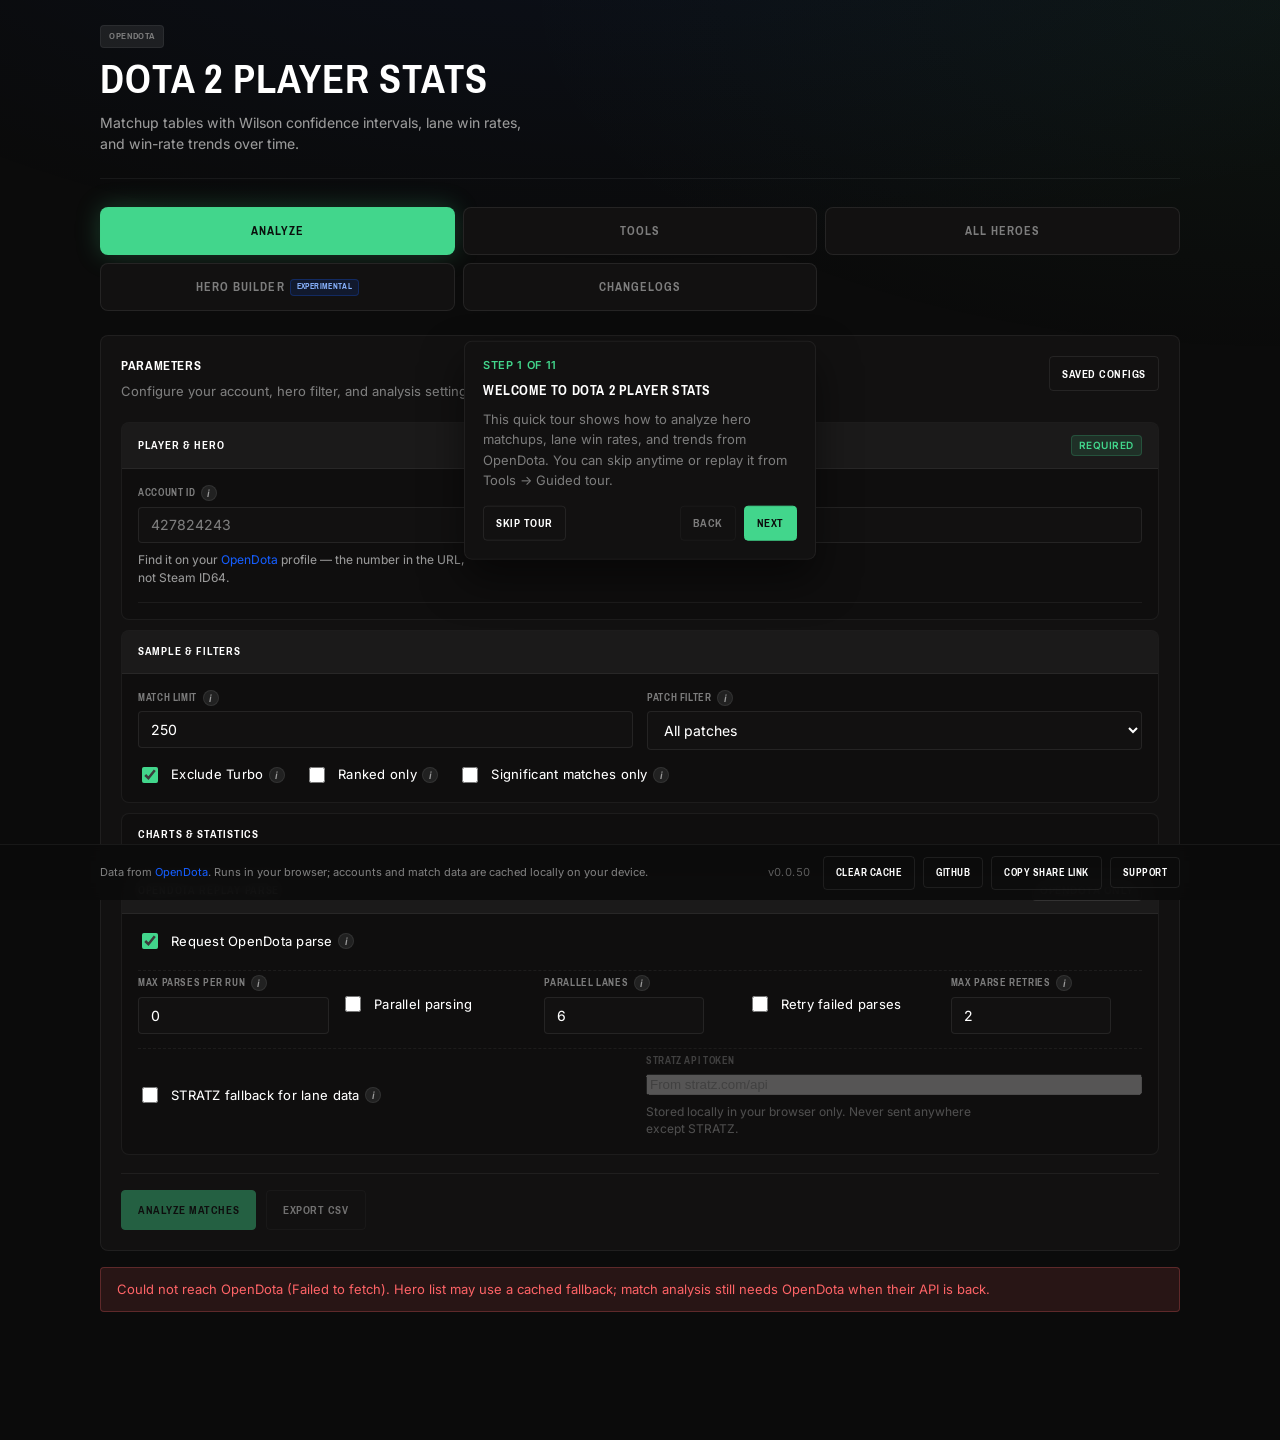
==== index.html @ 2acdbdb7 "Mark Hero Builder as Experimental in tab and section header (v0.0.50). Co-authored-by: Cursor <curso" ====
<!DOCTYPE html>
<html lang="en">
<head>
  <meta charset="UTF-8" />
  <meta name="viewport" content="width=device-width, initial-scale=1.0, viewport-fit=cover" />
  <title>Dota 2 Player Stats</title>
  <meta name="app-version" content="__VERSION__" />
  <link rel="preconnect" href="https://fonts.googleapis.com" />
  <link rel="preconnect" href="https://fonts.gstatic.com" crossorigin />
  <link href="https://fonts.googleapis.com/css2?family=Inter:opsz,wght@14..32,100..900&family=Pragati+Narrow:wght@700&display=swap" rel="stylesheet" />
  <link rel="stylesheet" href="css/style.css?v=__VERSION__" />
  <link rel="stylesheet" href="css/changelog.css?v=__VERSION__" />
  <link rel="stylesheet" href="css/onboarding.css?v=__VERSION__" />
  <link rel="stylesheet" href="css/builder.css?v=__VERSION__" />
  <script src="https://cdn.jsdelivr.net/npm/chart.js@4.4.4/dist/chart.umd.min.js" defer></script>
  <script type="module" src="js/app.js?v=__VERSION__"></script>
</head>
<body>
  <div class="page">
    <header class="site-header">
      <div class="site-header__top">
        <div class="site-header__brand">
          <span class="badge">OpenDota</span>
          <h1 class="display-title">Dota 2 Player Stats</h1>
          <p class="lede">Matchup tables with Wilson confidence intervals, lane win rates, and win-rate trends over time.</p>
        </div>
      </div>
    </header>

    <nav class="main-tabs" role="tablist" aria-label="App sections">
      <button type="button" class="main-tabs__tab main-tabs__tab--active" role="tab" aria-selected="true" data-tab="analyze">Analyze</button>
      <button type="button" class="main-tabs__tab" role="tab" aria-selected="false" data-tab="tools">Tools</button>
      <button type="button" class="main-tabs__tab" role="tab" aria-selected="false" data-tab="all-heroes">All Heroes</button>
      <button type="button" class="main-tabs__tab" role="tab" aria-selected="false" data-tab="builder">Hero Builder <span class="feature-badge">Experimental</span></button>
      <button type="button" class="main-tabs__tab" role="tab" aria-selected="false" data-tab="changelogs">Changelogs</button>
    </nav>

    <main>
      <section data-tab-panel="analyze" class="tab-panel">
      <section class="card config-panel">
        <div class="section-head section-head--row">
          <div>
            <h2 class="section-title">Parameters</h2>
            <p class="section-desc">Configure your account, hero filter, and analysis settings.</p>
            <p id="config-session-banner" class="config-session-banner hidden" aria-live="polite"></p>
          </div>
          <button type="button" id="saved-configs-open" class="btn btn--outline btn--sm">Saved configs</button>
        </div>

        <form id="stats-form" class="config-form">
          <details class="config-section" open>
            <summary class="config-section__summary">
              <span class="config-section__title">Player &amp; hero</span>
              <span class="config-section__badge">Required</span>
            </summary>
            <div class="config-section__body">
              <div class="field-group field-group--primary">
                <label class="field field--with-hint">
                  <div class="field__label-row">
                    <span class="field__label">Account ID</span>
                    <span class="info-tip">
                      <button type="button" class="info-tip__btn" aria-label="About Account ID">i</button>
                      <span class="info-tip__panel" role="tooltip">Your OpenDota player ID: the number in your profile URL (opendota.com/players/123456789). This is not your Steam ID64.</span>
                    </span>
                  </div>
                  <input type="number" id="account-id" name="accountId" required placeholder="427824243" min="1" />
                  <p class="field__hint">
                    Find it on your
                    <a href="https://www.opendota.com/" target="_blank" rel="noopener">OpenDota</a>
                    profile — the number in the URL, not Steam ID64.
                  </p>
                  <div id="saved-accounts" class="saved-accounts hidden" aria-live="polite"></div>
                </label>

                <label class="field">
                  <div class="field__label-row">
                    <span class="field__label">Hero</span>
                    <span class="info-tip">
                      <button type="button" class="info-tip__btn" aria-label="About Hero">i</button>
                      <span class="info-tip__panel" role="tooltip">The hero you played in these games. The matchup table shows enemy heroes you faced while on this pick.</span>
                    </span>
                  </div>
                  <div class="hero-combobox" id="hero-combobox">
                    <input type="text" id="hero-search" placeholder="Loading heroes…" autocomplete="off" required disabled />
                    <ul id="hero-suggestions" class="hero-combobox__list hidden" role="listbox" aria-label="Hero suggestions"></ul>
                  </div>
                  <input type="hidden" id="hero-id" name="heroId" />
                </label>
              </div>
            </div>
          </details>

          <details class="config-section" id="match-scope-section" open>
            <summary class="config-section__summary">
              <span class="config-section__title">Sample &amp; filters</span>
            </summary>
            <div class="config-section__body">
              <div class="field-group">
                <label class="field">
                  <div class="field__label-row">
                    <span class="field__label">Match limit</span>
                    <span class="info-tip">
                      <button type="button" class="info-tip__btn" aria-label="About Match limit">i</button>
                      <span class="info-tip__panel" role="tooltip">How many of your most recent matches on this hero to fetch and analyze.</span>
                    </span>
                  </div>
                  <input type="number" id="match-limit" name="limit" value="250" min="1" max="99999" />
                </label>

                <label class="field">
                  <div class="field__label-row">
                    <span class="field__label">Patch filter</span>
                    <span class="info-tip">
                      <button type="button" class="info-tip__btn" aria-label="About Patch">i</button>
                      <span class="info-tip__panel" role="tooltip">Filter to one Dota patch, or All patches for a per-patch breakdown.</span>
                    </span>
                  </div>
                  <select id="patch-filter" name="patch">
                    <option value="">All patches</option>
                  </select>
                </label>
              </div>

              <div class="config-section__checks">
                <label class="field field--checkbox">
                  <input type="checkbox" id="exclude-turbo" name="excludeTurbo" checked />
                  <div class="field__label-row">
                    <span class="field__label">Exclude Turbo</span>
                    <span class="info-tip">
                      <button type="button" class="info-tip__btn" aria-label="About Exclude Turbo">i</button>
                      <span class="info-tip__panel" role="tooltip">Skip Turbo matches when building your sample.</span>
                    </span>
                  </div>
                </label>

                <label class="field field--checkbox">
                  <input type="checkbox" id="ranked-only" name="rankedOnly" />
                  <div class="field__label-row">
                    <span class="field__label">Ranked only</span>
                    <span class="info-tip">
                      <button type="button" class="info-tip__btn" aria-label="About Ranked only">i</button>
                      <span class="info-tip__panel" role="tooltip">Keep only OpenDota lobby_type ranked matchmaking games (lobby 7). Unranked All Pick and other modes are skipped when scanning history.</span>
                    </span>
                  </div>
                </label>

                <label class="field field--checkbox">
                  <input type="checkbox" id="significant-only" name="significant" />
                  <div class="field__label-row">
                    <span class="field__label">Significant matches only</span>
                    <span class="info-tip">
                      <button type="button" class="info-tip__btn" aria-label="About Significant matches only">i</button>
                      <span class="info-tip__panel" role="tooltip">Passes OpenDota&apos;s <code>significant=1</code> filter on the match list. Excludes modes OpenDota marks as insignificant (Turbo and other casual/event games). Standard unranked All Pick is usually still included. Unrelated to Wilson confidence intervals.</span>
                    </span>
                  </div>
                </label>
              </div>
            </div>
          </details>
          <details class="config-section">
            <summary class="config-section__summary">
              <span class="config-section__title">Charts &amp; statistics</span>
            </summary>
            <div class="config-section__body">
              <div class="field-group">
                <label class="field">
                  <div class="field__label-row">
                    <span class="field__label">Wilson confidence</span>
                    <span class="info-tip">
                      <button type="button" class="info-tip__btn" aria-label="About Wilson confidence">i</button>
                      <span class="info-tip__panel" role="tooltip">Confidence level for Wilson score intervals on win rates.</span>
                    </span>
                  </div>
                  <select id="confidence-level" name="confidence">
                    <option value="0.90">90%</option>
                    <option value="0.95" selected>95%</option>
                    <option value="0.99">99%</option>
                  </select>
                </label>

                <label class="field">
                  <div class="field__label-row">
                    <span class="field__label">Rolling window</span>
                    <span class="info-tip">
                      <button type="button" class="info-tip__btn" aria-label="About Rolling window">i</button>
                      <span class="info-tip__panel" role="tooltip">Matches per point on the rolling win-rate chart.</span>
                    </span>
                  </div>
                  <input type="number" id="rolling-window" name="rollingWindow" value="20" min="3" max="100" />
                </label>

                <label class="field">
                  <div class="field__label-row">
                    <span class="field__label">Request delay (ms)</span>
                    <span class="info-tip">
                      <button type="button" class="info-tip__btn" aria-label="About Request delay">i</button>
                      <span class="info-tip__panel" role="tooltip">Extra delay between fetches. The app also auto-paces to 60 req/min.</span>
                    </span>
                  </div>
                  <input type="number" id="request-delay" name="delay" value="150" min="0" max="2000" step="50" />
                </label>
              </div>
            </div>
          </details>

          <details class="config-section config-section--parse" id="parse-options" open>
            <summary class="config-section__summary">
              <span class="config-section__title">OpenDota replay parse</span>
              <span class="config-section__badge config-section__badge--optional">OpenDota only</span>
            </summary>
            <div class="config-section__body">
              <label class="field field--checkbox field--parse-master">
                <input type="checkbox" id="request-parse" name="requestParse" checked />
                <div class="field__label-row">
                  <span class="field__label">Request OpenDota parse</span>
                  <span class="info-tip">
                    <button type="button" class="info-tip__btn" aria-label="About Request OpenDota parse">i</button>
                    <span class="info-tip__panel" role="tooltip">Queue replay parses for lane data. OpenDota usually cannot parse replays older than 31 days — those are skipped automatically. Parsed matches are cached locally.</span>
                  </span>
                </div>
              </label>

              <div class="config-subgrid">
                <label class="field field--parse-max" data-parse-field>
                  <div class="field__label-row">
                    <span class="field__label">Max parses per run</span>
                    <span class="info-tip">
                      <button type="button" class="info-tip__btn" aria-label="About Max parses per run">i</button>
                      <span class="info-tip__panel" role="tooltip">0 = no limit. Cached parses never count.</span>
                    </span>
                  </div>
                  <input type="number" id="parse-max" name="parseMax" value="0" min="0" max="500" data-parse-field disabled />
                </label>

                <label class="field field--checkbox" data-parse-field>
                  <input type="checkbox" id="parse-parallel-enabled" name="parseParallelEnabled" data-parse-field />
                  <span class="field__label">Parallel parsing</span>
                </label>

                <label class="field field--parse-parallel" data-parse-field>
                  <div class="field__label-row">
                    <span class="field__label">Parallel lanes</span>
                    <span class="info-tip">
                      <button type="button" class="info-tip__btn" aria-label="About Parallel lanes">i</button>
                      <span class="info-tip__panel" role="tooltip">Up to 6 concurrent parse pipelines when parallel is on.</span>
                    </span>
                  </div>
                  <input type="number" id="parse-parallelism" name="parseParallelism" value="6" min="1" max="6" data-parse-field disabled />
                </label>

                <label class="field field--checkbox" data-parse-field>
                  <input type="checkbox" id="parse-retry" name="parseRetry" data-parse-field disabled />
                  <span class="field__label">Retry failed parses</span>
                </label>

                <label class="field field--parse-retries" data-parse-field>
                  <div class="field__label-row">
                    <span class="field__label">Max parse retries</span>
                    <span class="info-tip">
                      <button type="button" class="info-tip__btn" aria-label="About Max parse retries">i</button>
                      <span class="info-tip__panel" role="tooltip">Re-queue after timeout. Exceeded matches are excluded and listed in results.</span>
                    </span>
                  </div>
                  <input type="number" id="parse-max-retries" name="parseMaxRetries" value="2" min="0" max="10" data-parse-field disabled />
                </label>
              </div>

              <div class="config-subgrid config-subgrid--stratz">
                <label class="field field--checkbox">
                  <input type="checkbox" id="stratz-fallback" name="stratzFallback" />
                  <div class="field__label-row">
                    <span class="field__label">STRATZ fallback for lane data</span>
                    <span class="info-tip">
                      <button type="button" class="info-tip__btn" aria-label="About STRATZ fallback">i</button>
                      <span class="info-tip__panel" role="tooltip">When OpenDota has no parsed replay, fetch lane gold/LH series from the STRATZ GraphQL API (requires your free API token).</span>
                    </span>
                  </div>
                </label>

                <label class="field field--stratz-token field--disabled">
                  <span class="field__label">STRATZ API token</span>
                  <input type="password" id="stratz-api-token" name="stratzToken" autocomplete="off" placeholder="From stratz.com/api" disabled />
                  <p class="field__hint">Stored locally in your browser only. Never sent anywhere except STRATZ.</p>
                </label>
              </div>
            </div>
          </details>

          <div class="form-actions">
            <button type="submit" id="fetch-btn" class="btn btn--primary" disabled>Analyze matches</button>
            <button type="button" id="export-btn" class="btn btn--outline" disabled>Export CSV</button>
          </div>
        </form>

        <div id="progress" class="progress hidden" aria-live="polite">
          <div class="progress__track">
            <div id="progress-fill" class="progress__fill"></div>
          </div>
          <p id="progress-text" class="progress__text">Starting…</p>
          <details id="activity-log-panel" class="activity-log-panel hidden" open>
            <summary class="activity-log-panel__summary">Activity log</summary>
            <div class="multi-log" data-multi-log-root></div>
          </details>
        </div>
      </section>

      <section id="error-banner" class="alert alert--error hidden" role="alert"></section>

      <section id="results" class="results hidden">
        <article id="data-quality-panel" class="card data-quality-panel motion-rise hidden">
          <div class="section-head section-head--compact">
            <h2 class="section-title">Data quality</h2>
            <p id="data-quality-desc" class="section-desc">Review these before trusting lane stats or narrow filters.</p>
          </div>
          <ul id="data-quality-list" class="data-quality-list" role="list"></ul>
        </article>

        <div class="summary-grid motion-stagger" id="summary-cards"></div>

        <article id="parse-status-panel" class="card parse-status-panel motion-rise hidden">
          <div class="section-head">
            <h2 class="section-title">Parse status</h2>
            <p id="parse-status-desc" class="section-desc"></p>
          </div>
          <div id="parse-status-body" class="parse-status-body"></div>
        </article>

        <article class="card card--highlight lane-vs-game-panel motion-rise">
          <div class="section-head">
            <h2 class="section-title">Lane win % vs game win %</h2>
            <p class="section-desc">Lane outcome uses gold at 10 minutes vs your lane opponent on parsed replays. See whether winning lane translates into winning the game.</p>
          </div>
          <div id="lane-vs-game-stats" class="compare-grid"></div>
          <div class="chart-wrap chart-wrap--mini">
            <canvas id="lane-vs-game-chart"></canvas>
          </div>
        </article>

        <div class="charts-row">
          <article class="card chart-panel motion-rise">
            <div class="section-head section-head--compact">
              <h2 class="section-title">Win rate over time</h2>
              <p class="section-desc">Rolling win rate by match date. A rising line suggests improvement.</p>
            </div>
            <div class="chart-wrap">
              <canvas id="winrate-chart"></canvas>
            </div>
          </article>

          <article class="card chart-panel motion-rise">
            <div class="section-head section-head--compact">
              <h2 class="section-title">By lane position</h2>
              <p class="section-desc">Lane win % (10-min gold) vs game win % for each lane you played.</p>
              <p id="lane-data-note" class="section-desc section-desc--note"></p>
            </div>
            <div class="chart-wrap chart-wrap--short">
              <canvas id="lane-chart"></canvas>
            </div>
            <div id="lane-table" class="lane-table"></div>
          </article>
        </div>

        <article id="patch-breakdown" class="card motion-rise hidden">
          <div class="section-head">
            <h2 class="section-title">Win rate by patch</h2>
            <p class="section-desc">Game win rate grouped by Dota patch, newest first.</p>
          </div>
          <div class="table-wrap">
            <table id="patch-table" class="data-table">
              <thead>
                <tr>
                  <th>Patch</th>
                  <th>Games</th>
                  <th>Wins</th>
                  <th>Losses</th>
                  <th>Win %</th>
                  <th>Wilson low</th>
                  <th>Wilson high</th>
                </tr>
              </thead>
              <tbody></tbody>
            </table>
          </div>
        </article>

        <article class="card motion-rise">
          <div class="section-head">
            <h2 class="section-title">Enemy hero matchups</h2>
            <p class="section-desc">Sorted by games played. Wilson CI shows statistically plausible win-rate range. Lane win % is vs that hero in lane only (parsed replays).</p>
          </div>
          <div class="lane-filter-block lane-filter-block--matchup">
            <p class="lane-filter-block__label">Lane &amp; position filters</p>
            <p class="lane-filter-block__hint">Adjust filters here — results update instantly after analysis. Positions use Dota roles 1–5 (inferred from lane + LH@10). Enable OpenDota parse for lane data.</p>
            <div class="lane-filter-grid">
              <fieldset class="lane-filter-group">
                <legend class="lane-filter-group__legend">Your position</legend>
                <label class="field">
                  <span class="field__label">Your lane</span>
                  <select id="my-lane-filter" name="myLane"></select>
                </label>
                <label class="field">
                  <span class="field__label">Your position</span>
                  <select id="my-role-filter" name="myRole"></select>
                </label>
              </fieldset>
              <fieldset class="lane-filter-group">
                <legend class="lane-filter-group__legend">Enemy in matchups</legend>
                <label class="field">
                  <span class="field__label">Enemy lane</span>
                  <select id="enemy-lane-filter" name="enemyLane"></select>
                </label>
                <label class="field">
                  <span class="field__label">Enemy position</span>
                  <select id="enemy-role-filter" name="enemyRole"></select>
                </label>
              </fieldset>
            </div>
          </div>
          <p id="matchup-filter-note" class="matchup-filter-note hidden" role="status"></p>
          <div class="table-wrap">
            <table id="matchup-table" class="data-table">
              <thead>
                <tr>
                  <th data-sort="hero">Enemy hero</th>
                  <th data-sort="games">Games</th>
                  <th data-sort="wins">Wins</th>
                  <th data-sort="losses">Losses</th>
                  <th data-sort="winrate">Win %</th>
                  <th data-sort="laneGames">Lane games</th>
                  <th data-sort="laneWon">Lane W-L-D</th>
                  <th data-sort="laneWinrate">Lane win %</th>
                  <th data-sort="wilsonLower">Wilson low</th>
                  <th data-sort="wilsonUpper">Wilson high</th>
                  <th data-sort="avgDuration">Avg duration</th>
                  <th data-sort="avgKills">Avg K</th>
                  <th data-sort="avgDeaths">Avg D</th>
                </tr>
              </thead>
              <tbody></tbody>
            </table>
          </div>
        </article>
      </section>
      </section>

      <section data-tab-panel="tools" class="tab-panel hidden" hidden>
        <section class="card tools-panel">
          <div class="section-head">
            <h2 class="section-title">Batch tools</h2>
            <p class="section-desc">Long-running jobs with local caching. Expand a tool to configure and run it.</p>
          </div>

          <details class="tool-accordion" id="tutorial-tool-accordion" open>
            <summary class="tool-accordion__summary">
              <span class="tool-accordion__title">Guided tour</span>
              <span class="tool-accordion__badge tool-accordion__badge--accent">Help</span>
            </summary>
            <div class="tool-accordion__body">
              <p class="tool-accordion__desc">Replay the first-run walkthrough that highlights account setup, filters, parsing, results, and footer actions.</p>
              <div class="form-actions">
                <button type="button" id="tutorial-restart-btn" class="btn btn--outline">Restart guided tour</button>
              </div>
            </div>
          </details>

          <details class="tool-accordion">
            <summary class="tool-accordion__summary">
              <span class="tool-accordion__title">Parse all matches</span>
              <span class="tool-accordion__badge">Overnight</span>
            </summary>
            <div class="tool-accordion__body">
              <p class="tool-accordion__desc">Fetch match history across every hero and parse unparsed replays from the last 31 days (OpenDota replay limit).</p>

              <form id="tool-parse-all-form" class="tool-card__form config-grid">
                <label class="field field--with-hint">
                  <span class="field__label">Account ID</span>
                  <input type="number" id="tool-account-id" required placeholder="427824243" min="1" />
                </label>

                <label class="field">
                  <span class="field__label">Max matches to scan</span>
                  <input type="number" id="tool-max-matches" value="2000" min="0" max="10000" />
                </label>

                <label class="field field--checkbox">
                  <input type="checkbox" id="tool-parse-parallel-enabled" checked />
                  <span class="field__label">Parallel parsing</span>
                </label>

                <label class="field">
                  <span class="field__label">Parallel lanes</span>
                  <input type="number" id="tool-parse-concurrency" value="6" min="1" max="6" />
                </label>

                <label class="field field--checkbox">
                  <input type="checkbox" id="tool-exclude-turbo" checked />
                  <span class="field__label">Exclude Turbo</span>
                </label>

                <label class="field field--checkbox">
                  <input type="checkbox" id="tool-ranked-only" />
                  <span class="field__label">Ranked only</span>
                </label>

                <label class="field field--checkbox">
                  <input type="checkbox" id="tool-significant-only" />
                  <div class="field__label-row">
                    <span class="field__label">Significant matches only</span>
                    <span class="info-tip">
                      <button type="button" class="info-tip__btn" aria-label="About Significant matches only">i</button>
                      <span class="info-tip__panel" role="tooltip">OpenDota <code>significant=1</code> — excludes casual modes like Turbo, not ranked-only and not statistical confidence.</span>
                    </span>
                  </div>
                </label>

                <label class="field field--checkbox">
                  <input type="checkbox" id="tool-parse-retry" checked />
                  <span class="field__label">Retry failed parses</span>
                </label>

                <label class="field">
                  <span class="field__label">Max parse retries</span>
                  <input type="number" id="tool-parse-max-retries" value="2" min="0" max="10" />
                </label>

                <div class="form-actions">
                  <button type="submit" id="tool-parse-all-start" class="btn btn--primary">Start parse-all</button>
                  <button type="button" id="tool-parse-all-stop" class="btn btn--outline" disabled>Stop</button>
                </div>
              </form>

              <div id="tools-progress" class="progress hidden" aria-live="polite">
                <div class="progress__track">
                  <div id="tools-progress-fill" class="progress__fill"></div>
                </div>
                <p id="tools-progress-text" class="progress__text">Starting…</p>
                <details id="tools-activity-log-panel" class="activity-log-panel hidden" open>
                  <summary class="activity-log-panel__summary">Activity log</summary>
                  <div class="multi-log" data-multi-log-root></div>
                </details>
              </div>
            </div>
          </details>

          <details class="tool-accordion">
            <summary class="tool-accordion__summary">
              <span class="tool-accordion__title">Full history parse</span>
              <span class="tool-accordion__badge tool-accordion__badge--accent">Experimental</span>
            </summary>
            <div class="tool-accordion__body">
              <p class="tool-accordion__desc">Attempt to parse your entire match history, including games older than 31 days. OpenDota typically cannot parse old replays, so most requests will fail — this is mainly for completeness if you want to try anyway.</p>

              <form id="tool-full-history-form" class="tool-card__form config-grid">
                <label class="field field--with-hint">
                  <span class="field__label">Account ID</span>
                  <input type="number" id="tool-full-history-account-id" required placeholder="427824243" min="1" />
                </label>

                <label class="field">
                  <span class="field__label">Max matches to scan</span>
                  <input type="number" id="tool-full-history-max-matches" value="2000" min="0" max="10000" />
                </label>

                <div class="form-actions">
                  <button type="submit" id="tool-full-history-start" class="btn btn--primary">Start full history parse</button>
                  <button type="button" id="tool-full-history-stop" class="btn btn--outline" disabled>Stop</button>
                </div>
              </form>

              <div id="tools-full-history-progress" class="progress hidden" aria-live="polite">
                <div class="progress__track">
                  <div id="tools-full-history-progress-fill" class="progress__fill"></div>
                </div>
                <p id="tools-full-history-progress-text" class="progress__text">Starting…</p>
                <details id="tools-full-history-log-panel" class="activity-log-panel hidden" open>
                  <summary class="activity-log-panel__summary">Activity log</summary>
                  <div class="multi-log" data-multi-log-root></div>
                </details>
              </div>
            </div>
          </details>

          <details class="tool-accordion">
            <summary class="tool-accordion__summary">
              <span class="tool-accordion__title">Retry failed parses</span>
              <span class="tool-accordion__badge tool-accordion__badge--accent">Recovery</span>
            </summary>
            <div class="tool-accordion__body">
              <p class="tool-accordion__desc">Re-queue matches that timed out or hit max retries. Successful runs update cache and clear the failed list.</p>
              <p id="tool-retry-failed-status" class="tool-card__status">Enter an account ID to see failed parses.</p>

              <form id="tool-retry-failed-form" class="tool-card__form config-grid">
                <label class="field">
                  <span class="field__label">Account ID</span>
                  <input type="number" id="tool-retry-account-id" required placeholder="427824243" min="1" />
                </label>

                <label class="field field--checkbox">
                  <input type="checkbox" id="tool-retry-parallel-enabled" checked />
                  <span class="field__label">Parallel parsing</span>
                </label>

                <label class="field">
                  <span class="field__label">Parallel lanes</span>
                  <input type="number" id="tool-retry-concurrency" value="6" min="1" max="6" />
                </label>

                <label class="field">
                  <span class="field__label">Max parse retries</span>
                  <input type="number" id="tool-retry-max-retries" value="2" min="0" max="10" />
                </label>

                <div class="form-actions">
                  <button type="submit" id="tool-retry-failed-start" class="btn btn--primary">Retry failed parses</button>
                  <button type="button" id="tool-retry-failed-stop" class="btn btn--outline" disabled>Stop</button>
                </div>
              </form>

              <div id="tools-retry-progress" class="progress hidden" aria-live="polite">
                <div class="progress__track">
                  <div id="tools-retry-progress-fill" class="progress__fill"></div>
                </div>
                <p id="tools-retry-progress-text" class="progress__text">Starting…</p>
                <details id="tools-retry-log-panel" class="activity-log-panel hidden" open>
                  <summary class="activity-log-panel__summary">Activity log</summary>
                  <div class="multi-log" data-multi-log-root></div>
                </details>
              </div>
            </div>
          </details>
        </section>

        <section id="tools-error-banner" class="alert alert--error hidden" role="alert"></section>
      </section>

      <section data-tab-panel="all-heroes" class="tab-panel hidden" hidden>
        <section class="card all-heroes-panel">
          <div class="section-head">
            <h2 class="section-title">All Heroes</h2>
            <p class="section-desc">Compare win rates, lane rates, and sample sizes across every hero with cached match data for your account. Run Analyze or batch parse tools first to populate the cache.</p>
          </div>

          <form id="all-heroes-form" class="config-grid all-heroes-form">
            <label class="field field--with-hint">
              <span class="field__label">Account ID</span>
              <input type="number" id="all-heroes-account-id" required placeholder="427824243" min="1" />
              <p class="field__hint">Same Steam32 ID used on the Analyze tab.</p>
            </label>

            <label class="field">
              <span class="field__label">Min games per hero</span>
              <input type="number" id="all-heroes-min-games" value="5" min="1" max="999" />
            </label>

            <label class="field">
              <span class="field__label">Wilson confidence</span>
              <select id="all-heroes-confidence">
                <option value="0.90">90%</option>
                <option value="0.95" selected>95%</option>
                <option value="0.99">99%</option>
              </select>
            </label>

            <label class="field">
              <span class="field__label">Chart metric</span>
              <select id="all-heroes-chart-metric">
                <option value="winrate" selected>Game win %</option>
                <option value="laneWinrate">Lane win %</option>
                <option value="games">Games played</option>
              </select>
            </label>

            <label class="field">
              <span class="field__label">Chart top N heroes</span>
              <input type="number" id="all-heroes-chart-limit" value="15" min="3" max="30" />
            </label>

            <label class="field field--checkbox">
              <input type="checkbox" id="all-heroes-exclude-turbo" checked />
              <span class="field__label">Exclude Turbo</span>
            </label>

            <label class="field field--checkbox">
              <input type="checkbox" id="all-heroes-ranked-only" />
              <span class="field__label">Ranked only</span>
            </label>

            <div class="form-actions all-heroes-form__actions">
              <button type="submit" id="all-heroes-load" class="btn btn--primary">Load from cache</button>
              <button type="button" id="all-heroes-export" class="btn btn--outline" disabled>Export CSV</button>
            </div>
          </form>

          <p id="all-heroes-status" class="all-heroes-status" aria-live="polite"></p>

          <div id="all-heroes-results" class="all-heroes-results hidden">
            <div class="summary-grid motion-stagger" id="all-heroes-summary"></div>

            <div class="charts-row">
              <article class="card chart-panel motion-rise">
                <div class="section-head section-head--compact">
                  <h3 class="section-title">Top heroes</h3>
                  <p class="section-desc">Ranked by the selected chart metric (respects min games filter).</p>
                </div>
                <div class="chart-wrap chart-wrap--tall">
                  <canvas id="all-heroes-bar-chart"></canvas>
                </div>
              </article>

              <article class="card chart-panel motion-rise">
                <div class="section-head section-head--compact">
                  <h3 class="section-title">Game vs lane win %</h3>
                  <p class="section-desc">Heroes with at least 3 decided lane outcomes, sorted by games played.</p>
                </div>
                <div class="chart-wrap">
                  <canvas id="all-heroes-compare-chart"></canvas>
                </div>
              </article>
            </div>

            <article class="card motion-rise">
              <div class="section-head section-head--compact">
                <h3 class="section-title">Hero breakdown</h3>
                <p class="section-desc">Click column headers to sort. Lane stats need parsed replays in cache.</p>
              </div>
              <div class="table-wrap">
                <table id="all-heroes-table" class="data-table">
                  <thead>
                    <tr>
                      <th data-sort="hero">Hero</th>
                      <th data-sort="games">Games</th>
                      <th data-sort="wins">Wins</th>
                      <th data-sort="losses">Losses</th>
                      <th data-sort="winrate">Win %</th>
                      <th data-sort="laneRecord">Lane W-L-D</th>
                      <th data-sort="laneWinrate">Lane win %</th>
                      <th data-sort="wilsonLower">Wilson low</th>
                      <th data-sort="wilsonUpper">Wilson high</th>
                      <th data-sort="parsedReplayCount">Parsed</th>
                      <th data-sort="avgKills">Avg K</th>
                      <th data-sort="avgDeaths">Avg D</th>
                    </tr>
                  </thead>
                  <tbody></tbody>
                </table>
              </div>
            </article>
          </div>
        </section>
      </section>

      <section data-tab-panel="builder" class="tab-panel hidden" hidden>
        <section class="card builder-panel">
          <div class="section-head">
            <h2 class="section-title section-title--inline">Hero Builder <span class="feature-badge">Experimental</span></h2>
            <p class="section-desc">Plan skill builds and item timings with live Valve hero data (talents/abilities) and patch-current items. Import from cached matches or save builds locally.</p>
          </div>

          <div class="builder-toolbar">
            <div class="hero-combobox builder-hero-combobox" id="builder-hero-combobox">
              <input type="text" id="builder-hero-search" placeholder="Search hero…" autocomplete="off" />
              <ul id="builder-hero-suggestions" class="hero-combobox__list hidden" role="listbox" aria-label="Hero suggestions"></ul>
            </div>
            <select id="builder-saved-select" class="builder-saved-select" aria-label="My saved builds">
              <option value="">My builds…</option>
            </select>
            <button type="button" id="builder-new-btn" class="btn btn--outline btn--sm">New build</button>
            <button type="button" id="builder-save-btn" class="btn btn--primary btn--sm" disabled>Save build</button>
            <button type="button" id="builder-delete-btn" class="btn btn--outline btn--sm" disabled>Delete</button>
            <button type="button" id="builder-refresh-btn" class="btn btn--outline btn--sm" title="Fetch latest patch data from Valve">Refresh data</button>
            <button type="button" id="builder-import-btn" class="btn btn--outline btn--sm" title="Import skill and item timings from cached matches">Import from cache</button>
          </div>

          <p id="builder-status" class="builder-status" aria-live="polite">Loading hero data…</p>

          <div id="builder-workspace" class="builder-workspace hidden">
            <div class="builder-hero-header">
              <img id="builder-hero-portrait" class="builder-hero-portrait" alt="" />
              <div class="builder-hero-header__info">
                <input type="text" id="builder-build-name" class="builder-build-name" placeholder="Build name" maxlength="60" />
                <div class="builder-hero-meta" id="builder-hero-meta"></div>
              </div>
              <div class="builder-level-badge" id="builder-level-badge">Level 0</div>
            </div>

            <article class="card builder-skill-panel">
              <div class="section-head section-head--compact">
                <h3 class="section-title">Skill build</h3>
                <p class="section-desc">Click the highlighted next level to spend a point. Talent tiers lock in at levels 10/15/20/25 below.</p>
              </div>
              <div class="builder-skill-scroll">
                <div id="builder-skill-grid" class="builder-skill-grid"></div>
              </div>
              <div class="builder-talent-tiers" id="builder-talent-tiers"></div>
              <div class="builder-upgrade-grants hidden" id="builder-upgrade-grants"></div>
              <p class="builder-hero-note hidden" id="builder-hero-note"></p>
              <div class="builder-skill-actions">
                <button type="button" id="builder-undo-btn" class="btn btn--outline btn--sm">Undo last pick</button>
                <button type="button" id="builder-reset-skills-btn" class="btn btn--outline btn--sm">Reset skills</button>
              </div>
            </article>

            <div class="builder-grid-layout">
              <article class="card builder-items-panel">
                <div class="section-head section-head--compact">
                  <h3 class="section-title">Item build</h3>
                  <p class="section-desc">Plan inventory, consumable upgrades, and buy/sell timings. Backpack items don't grant stat bonuses.</p>
                </div>
                <div class="builder-gold-controls">
                  <label class="builder-gold-field">
                    <span>GPM</span>
                    <input type="number" id="builder-gpm" min="0" max="2000" step="10" value="450" />
                  </label>
                  <label class="builder-gold-field">
                    <span>Start gold</span>
                    <input type="number" id="builder-start-gold" min="0" max="5000" step="50" value="600" />
                  </label>
                </div>
                <div class="builder-gold-panel">
                  <p class="builder-gold-panel__title">Estimated net gold (starting gold + GPM × minutes − item timeline)</p>
                  <div class="builder-gold-checkpoints" id="builder-gold-checkpoints"></div>
                  <p class="builder-gold-summary" id="builder-gold-summary"></p>
                </div>
                <div class="builder-slot-group">
                  <span class="builder-slot-label">Inventory</span>
                  <div class="builder-item-slots" id="builder-item-slots"></div>
                </div>
                <div class="builder-slot-group">
                  <span class="builder-slot-label">Upgrades (not inventory slots)</span>
                  <p class="builder-slot-desc">Shard and Moon Shard are consumed for permanent upgrades. Scepter can be held or consumed.</p>
                  <div class="builder-consumable-slots" id="builder-consumable-slots"></div>
                </div>
                <div class="builder-slot-group">
                  <span class="builder-slot-label">Neutral</span>
                  <div class="builder-item-slots builder-item-slots--single" id="builder-neutral-slot"></div>
                </div>
                <div class="builder-slot-group hidden" id="builder-bear-group">
                  <span class="builder-slot-label">Spirit Bear inventory</span>
                  <div class="builder-item-slots" id="builder-bear-slots"></div>
                </div>
                <div class="builder-slot-group">
                  <span class="builder-slot-label">Backpack (no stat bonus)</span>
                  <div class="builder-item-slots" id="builder-backpack-slots"></div>
                </div>
                <div class="builder-timeline">
                  <div class="builder-timeline__head">
                    <span class="builder-slot-label">Item timeline</span>
                    <button type="button" id="builder-timeline-add" class="btn btn--outline btn--sm">Add event</button>
                  </div>
                  <div class="builder-timeline__list" id="builder-timeline-list"></div>
                </div>
                <p class="builder-cost" id="builder-cost"></p>
              </article>

              <article class="card builder-stats-panel">
                <div class="section-head section-head--compact">
                  <h3 class="section-title">Computed stats</h3>
                  <p class="section-desc">From base hero stats + skill build + equipped items, at your build's current level. Only simple “+N attribute” talents feed these numbers — other talent effects show in the skill build but aren't simulated.</p>
                </div>
                <div class="summary-grid" id="builder-stats-grid"></div>
              </article>
            </div>
          </div>
        </section>

        <div id="builder-item-picker" class="modal hidden" aria-hidden="true" role="dialog" aria-labelledby="builder-item-picker-title" aria-modal="true">
          <div class="modal__backdrop" data-modal-close tabindex="-1"></div>
          <div class="modal__panel motion-scale builder-item-picker__panel">
            <header class="modal__header">
              <h2 id="builder-item-picker-title" class="modal__title">Choose an item</h2>
              <button type="button" class="modal__close" data-modal-close aria-label="Close item picker">×</button>
            </header>
            <div class="modal__body">
              <div class="builder-item-picker__toolbar">
                <input type="text" id="builder-item-search" placeholder="Search items…" autocomplete="off" />
                <button type="button" id="builder-item-remove" class="btn btn--outline btn--sm" disabled>Remove item</button>
              </div>
              <div class="builder-item-tabs" id="builder-item-tabs"></div>
              <div class="builder-item-list" id="builder-item-list"></div>
            </div>
          </div>
        </div>

        <div id="builder-import-modal" class="modal hidden" aria-hidden="true" role="dialog" aria-labelledby="builder-import-title" aria-modal="true">
          <div class="modal__backdrop" data-modal-close tabindex="-1"></div>
          <div class="modal__panel motion-scale builder-import-modal__panel">
            <header class="modal__header">
              <h2 id="builder-import-title" class="modal__title">Import from cached matches</h2>
              <button type="button" class="modal__close" data-modal-close aria-label="Close import dialog">×</button>
            </header>
            <div class="modal__body">
              <p class="builder-import-desc" id="builder-import-desc">Uses matches already stored for your account ID on the Analyze tab.</p>
              <ul class="builder-import-list" id="builder-import-list"></ul>
            </div>
          </div>
        </div>

        <div id="builder-timeline-modal" class="modal hidden" aria-hidden="true" role="dialog" aria-labelledby="builder-timeline-title" aria-modal="true">
          <div class="modal__backdrop" data-timeline-close tabindex="-1"></div>
          <div class="modal__panel motion-scale builder-timeline-modal__panel">
            <header class="modal__header">
              <h2 id="builder-timeline-title" class="modal__title">Add timeline event</h2>
              <button type="button" class="modal__close" data-timeline-close aria-label="Close">×</button>
            </header>
            <div class="modal__body">
              <form id="builder-timeline-form" class="builder-timeline-form">
                <label class="field">
                  <span class="field__label">Minute</span>
                  <input type="number" id="builder-timeline-minute" min="0" max="120" value="10" required />
                </label>
                <label class="field">
                  <span class="field__label">Action</span>
                  <select id="builder-timeline-action">
                    <option value="buy">Buy (spend gold)</option>
                    <option value="sell">Sell (50% refund)</option>
                  </select>
                </label>
                <label class="field">
                  <span class="field__label">Item search</span>
                  <input type="text" id="builder-timeline-item" placeholder="e.g. Power Treads" required />
                </label>
                <div class="builder-timeline-form__actions">
                  <button type="button" class="btn btn--outline btn--sm" data-timeline-close>Cancel</button>
                  <button type="submit" class="btn btn--primary btn--sm">Add event</button>
                </div>
              </form>
            </div>
          </div>
        </div>
      </section>

      <section data-tab-panel="changelogs" class="tab-panel hidden" hidden>
        <section class="card changelog-panel">
          <div id="changelog-root" class="changelog-root"></div>
        </section>
      </section>
    </main>
  </div>

  <footer class="footer-bar">
    <div class="footer-bar__inner">
      <p class="footer-bar__note">
        Data from <a href="https://www.opendota.com/" target="_blank" rel="noopener">OpenDota</a>.
        Runs in your browser; accounts and match data are cached locally on your device.
      </p>
      <div class="footer-bar__actions">
        <span class="footer-bar__version" id="app-version">v__VERSION__</span>
        <button type="button" id="clear-cache-btn" class="btn btn--outline btn--footer">Clear cache</button>
        <a
          class="btn btn--outline btn--footer"
          href="https://github.com/Avi-From-Polysights/Dota2PlayerStats"
          target="_blank"
          rel="noopener"
        >GitHub</a>
        <button type="button" id="share-btn" class="btn btn--outline btn--footer">Copy share link</button>
        <a
          class="btn btn--outline btn--footer"
          href="https://github.com/Avi-From-Polysights/Dota2PlayerStats/issues/new/choose"
          target="_blank"
          rel="noopener"
        >Support</a>
      </div>
      <p id="share-toast" class="footer-bar__toast hidden" aria-live="polite"></p>
    </div>
  </footer>

  <div id="config-modal" class="modal hidden" aria-hidden="true" role="dialog" aria-labelledby="config-modal-title" aria-modal="true">
    <div class="modal__backdrop" data-modal-close tabindex="-1"></div>
    <div class="modal__panel motion-scale">
      <header class="modal__header">
        <h2 id="config-modal-title" class="modal__title">Saved configs</h2>
        <button type="button" class="modal__close" data-modal-close aria-label="Close saved configs">×</button>
      </header>
      <div class="modal__body">
        <p class="modal__lede">Settings auto-save in this browser. Name a preset to keep multiple setups.</p>
        <form id="config-save-form" class="config-save-form">
          <label class="field">
            <span class="field__label">Preset name</span>
            <input type="text" id="config-save-name" maxlength="64" placeholder="e.g. Kez ranked parse" autocomplete="off" required />
          </label>
          <button type="submit" class="btn btn--primary">Save current setup</button>
        </form>
        <div class="modal__divider"></div>
        <p class="config-list__heading">Named presets</p>
        <ul id="config-list" class="config-list"></ul>
        <p id="config-list-empty" class="config-list__empty hidden">No named presets yet. Save your current parameters above.</p>
      </div>
    </div>
  </div>
</body>
</html>
---- css/style.css ----
/* Polysights design tokens (static CSS port) */
:root {
  --background: #0b0b0b;
  --card: #121111;
  --popover: #212121;
  --foreground: #ffffff;
  --muted-foreground: #7d7d7d;
  --tertiary: #9a9a9a;
  --disabled: #5d5d5d;
  --primary: #42d68c;
  --primary-dim: rgba(66, 214, 140, 0.12);
  --accent: #155dfc;
  --accent-dim: rgba(21, 93, 252, 0.12);
  --destructive: #ff6467;
  --destructive-dim: rgba(255, 100, 103, 0.12);
  --lane: #42d68c;
  --border: rgba(255, 255, 255, 0.06);
  --border-input: rgba(255, 255, 255, 0.08);
  --hover: rgba(255, 255, 255, 0.05);
  --hover-strong: rgba(255, 255, 255, 0.08);
  --radius-sm: 4px;
  --radius-md: 8px;
  --radius-lg: 12px;
  --motion-fast: 150ms;
  --motion-base: 240ms;
  --motion-slow: 400ms;
  --motion-ease: cubic-bezier(0.16, 1, 0.3, 1);
  --font-sans: "Inter", system-ui, sans-serif;
  --font-display: "Pragati Narrow", Georgia, serif;
  --weight-body: 432;
}

*,
*::before,
*::after {
  box-sizing: border-box;
}

html {
  -webkit-font-smoothing: antialiased;
  -moz-osx-font-smoothing: grayscale;
}

body {
  margin: 0;
  font-family: var(--font-sans);
  font-weight: 400;
  font-size: 14px;
  line-height: 1.45;
  background: var(--background);
  color: var(--foreground);
  min-height: 100vh;
  padding-bottom: 4.5rem;
}

body::before {
  content: "";
  position: fixed;
  inset: 0;
  background:
    radial-gradient(ellipse 80% 50% at 50% -20%, rgba(21, 93, 252, 0.08), transparent),
    radial-gradient(ellipse 60% 40% at 100% 0%, rgba(66, 214, 140, 0.05), transparent);
  pointer-events: none;
  z-index: -1;
}

a {
  color: var(--accent);
  text-decoration: none;
  transition: opacity var(--motion-fast) ease;
}

a:hover {
  opacity: 0.85;
}

.page {
  max-width: 1120px;
  margin: 0 auto;
  padding: 1.5rem 1.25rem 2.5rem;
}

/* Typography */
.display-title {
  margin: 0.5rem 0 0;
  font-family: var(--font-display);
  font-size: clamp(2rem, 5vw, 2.75rem);
  font-weight: 700;
  letter-spacing: 0.02em;
  line-height: 1.05;
  text-transform: uppercase;
}

.section-title {
  margin: 0;
  font-family: var(--font-display);
  font-size: 0.875rem;
  font-weight: 700;
  letter-spacing: 0.045em;
  text-transform: uppercase;
  color: var(--foreground);
}

.section-title--inline {
  display: inline-flex;
  align-items: center;
  gap: 0.5rem;
  flex-wrap: wrap;
}

.feature-badge {
  font-size: 0.625rem;
  font-weight: 600;
  letter-spacing: 0.05em;
  text-transform: uppercase;
  color: #8ab4ff;
  padding: 0.2rem 0.5rem;
  border-radius: var(--radius-sm);
  background: var(--accent-dim);
  border: 1px solid rgba(21, 93, 252, 0.25);
  line-height: 1.2;
}

.section-desc {
  margin: 0.35rem 0 0;
  font-size: 0.8125rem;
  font-weight: var(--weight-body);
  color: var(--muted-foreground);
  max-width: 62ch;
  line-height: 1.5;
}

.section-desc--note {
  color: var(--tertiary);
  font-size: 0.75rem;
  max-width: 72ch;
}

.lede {
  margin: 0.65rem 0 0;
  font-size: 0.875rem;
  font-weight: var(--weight-body);
  color: var(--tertiary);
  max-width: 48ch;
  line-height: 1.5;
}

/* Header */
.site-header {
  margin-bottom: 1.75rem;
  padding-bottom: 1.5rem;
  border-bottom: 1px solid var(--border);
}

.site-header__top {
  display: flex;
  justify-content: space-between;
  align-items: flex-start;
  gap: 1.25rem;
  flex-wrap: wrap;
}

.badge {
  display: inline-block;
  padding: 0.2rem 0.5rem;
  border-radius: var(--radius-sm);
  background: var(--hover-strong);
  border: 1px solid var(--border);
  font-family: var(--font-display);
  font-size: 0.625rem;
  font-weight: 700;
  letter-spacing: 0.63px;
  text-transform: uppercase;
  color: var(--muted-foreground);
}

/* Cards */
.card {
  background: var(--card);
  border: 1px solid var(--border);
  border-radius: var(--radius-md);
  padding: 1.25rem;
  margin-bottom: 1rem;
}

.card--highlight {
  border-color: rgba(66, 214, 140, 0.15);
  background: linear-gradient(180deg, var(--card) 0%, rgba(18, 17, 17, 0.92) 100%);
}

.section-head {
  margin-bottom: 1.25rem;
}

.section-head--row {
  display: flex;
  align-items: flex-start;
  justify-content: space-between;
  gap: 1rem;
  flex-wrap: wrap;
}

.config-session-banner {
  margin: 0.5rem 0 0;
  font-size: 0.75rem;
  color: var(--tertiary);
  font-weight: var(--weight-body);
}

.section-head--compact {
  margin-bottom: 1rem;
}

/* Form */
.config-grid {
  display: flex;
  flex-direction: column;
  gap: 1rem;
}

.field-group {
  display: grid;
  grid-template-columns: repeat(auto-fit, minmax(160px, 1fr));
  gap: 0.875rem;
}

.field-group--primary {
  grid-template-columns: repeat(auto-fit, minmax(200px, 1fr));
  padding-bottom: 1rem;
  border-bottom: 1px solid var(--border);
}

.field {
  display: flex;
  flex-direction: column;
  gap: 0.35rem;
}

.field__label {
  font-family: var(--font-display);
  font-size: 0.6875rem;
  font-weight: 700;
  letter-spacing: 0.63px;
  text-transform: uppercase;
  color: var(--muted-foreground);
}

.field__label-row {
  display: inline-flex;
  align-items: center;
  gap: 0.35rem;
}

.info-tip {
  position: relative;
  display: inline-flex;
  flex-shrink: 0;
}

.info-tip__btn {
  display: inline-flex;
  align-items: center;
  justify-content: center;
  width: 1rem;
  height: 1rem;
  padding: 0;
  border: 1px solid var(--border-input);
  border-radius: 50%;
  background: var(--popover);
  color: var(--tertiary);
  font-family: var(--font-sans);
  font-size: 0.625rem;
  font-weight: 600;
  font-style: italic;
  line-height: 1;
  cursor: help;
  transition:
    background var(--motion-fast) ease,
    color var(--motion-fast) ease,
    border-color var(--motion-fast) ease;
}

.info-tip__btn:hover,
.info-tip__btn:focus-visible {
  outline: none;
  background: var(--hover-strong);
  color: var(--foreground);
  border-color: rgba(255, 255, 255, 0.2);
  box-shadow: 0 0 0 1px rgba(255, 255, 255, 0.2);
}

.info-tip__panel {
  position: absolute;
  z-index: 20;
  left: 50%;
  bottom: calc(100% + 0.5rem);
  transform: translateX(-50%);
  width: max-content;
  max-width: min(260px, 85vw);
  padding: 0.55rem 0.65rem;
  border: 1px solid var(--border-input);
  border-radius: var(--radius-sm);
  background: var(--popover);
  color: var(--tertiary);
  font-family: var(--font-sans);
  font-size: 0.75rem;
  font-weight: var(--weight-body);
  font-style: normal;
  line-height: 1.45;
  text-transform: none;
  letter-spacing: normal;
  box-shadow: 0 8px 24px rgba(0, 0, 0, 0.45);
  pointer-events: none;
  opacity: 0;
  visibility: hidden;
  transition:
    opacity var(--motion-fast) ease,
    visibility var(--motion-fast) ease;
}

.info-tip__panel::after {
  content: "";
  position: absolute;
  top: 100%;
  left: 50%;
  transform: translateX(-50%);
  border: 5px solid transparent;
  border-top-color: var(--popover);
}

.info-tip:hover .info-tip__panel,
.info-tip:focus-within .info-tip__panel,
.info-tip--open .info-tip__panel {
  opacity: 1;
  visibility: visible;
}

.field--checkbox {
  flex-direction: row;
  align-items: center;
  gap: 0.625rem;
  cursor: pointer;
}

.field--checkbox .field__label {
  text-transform: none;
  letter-spacing: 0.02em;
  font-family: var(--font-sans);
  font-size: 0.8125rem;
  font-weight: var(--weight-body);
  color: var(--foreground);
}

.field--parse-max {
  max-width: 12rem;
}

.hero-combobox {
  position: relative;
}

.hero-combobox__list {
  position: absolute;
  z-index: 20;
  top: calc(100% + 0.25rem);
  left: 0;
  right: 0;
  max-height: 14rem;
  overflow-y: auto;
  margin: 0;
  padding: 0.25rem 0;
  list-style: none;
  border: 1px solid var(--border);
  border-radius: var(--radius-md);
  background: var(--popover);
  box-shadow: 0 8px 24px rgba(0, 0, 0, 0.35);
}

.hero-combobox__option {
  padding: 0.5rem 0.75rem;
  cursor: pointer;
  font-size: 0.875rem;
}

.hero-combobox__option:hover,
.hero-combobox__option:focus {
  background: rgba(66, 214, 140, 0.12);
}

.field--disabled {
  opacity: 0.45;
  pointer-events: none;
}

.saved-accounts {
  margin-top: 0.75rem;
}

.saved-accounts__label {
  margin: 0 0 0.5rem;
  font-size: 0.6875rem;
  font-weight: var(--weight-body);
  letter-spacing: 0.06em;
  text-transform: uppercase;
  color: var(--muted-foreground);
}

.saved-accounts__list {
  display: flex;
  flex-wrap: wrap;
  gap: 0.5rem;
}

.saved-account {
  display: flex;
  align-items: stretch;
  max-width: 100%;
  border: 1px solid var(--border);
  border-radius: var(--radius-md);
  background: rgba(255, 255, 255, 0.02);
  overflow: hidden;
}

.saved-account__pick {
  display: flex;
  align-items: center;
  gap: 0.5rem;
  padding: 0.35rem 0.5rem 0.35rem 0.35rem;
  border: 0;
  background: transparent;
  color: inherit;
  cursor: pointer;
  font: inherit;
  text-align: left;
  min-width: 0;
}

.saved-account__pick:hover {
  background: rgba(66, 214, 140, 0.08);
}

.saved-account__avatar {
  flex-shrink: 0;
  width: 28px;
  height: 28px;
  border-radius: 50%;
  object-fit: cover;
  border: 1px solid var(--border);
}

.saved-account__avatar--fallback {
  display: inline-flex;
  align-items: center;
  justify-content: center;
  background: var(--muted);
  color: var(--foreground);
  font-size: 0.75rem;
  font-weight: 600;
}

.saved-account__meta {
  display: flex;
  flex-direction: column;
  min-width: 0;
  gap: 0.1rem;
}

.saved-account__name {
  font-size: 0.8125rem;
  font-weight: 500;
  color: var(--foreground);
  white-space: nowrap;
  overflow: hidden;
  text-overflow: ellipsis;
  max-width: 10rem;
}

.saved-account__id {
  font-size: 0.6875rem;
  font-variant-numeric: tabular-nums;
  color: var(--muted-foreground);
}

.saved-account__remove {
  flex-shrink: 0;
  width: 1.75rem;
  border: 0;
  border-left: 1px solid var(--border);
  background: transparent;
  color: var(--muted-foreground);
  cursor: pointer;
  font-size: 1rem;
  line-height: 1;
}

.saved-account__remove:hover {
  color: var(--foreground);
  background: rgba(255, 255, 255, 0.04);
}

.field__hint {
  margin: 0.15rem 0 0;
  font-size: 0.75rem;
  font-weight: var(--weight-body);
  color: var(--tertiary);
  line-height: 1.45;
  max-width: 42ch;
}

.field__hint code {
  font-size: 0.6875rem;
  color: var(--muted-foreground);
  background: var(--popover);
  padding: 0.1rem 0.35rem;
  border-radius: 3px;
}

.field__hint a {
  color: var(--accent);
}

input[type="number"],
input[type="text"],
select {
  width: 100%;
  padding: 0.55rem 0.75rem;
  border-radius: var(--radius-sm);
  border: 1px solid var(--border-input);
  background: var(--card);
  color: var(--foreground);
  font-family: var(--font-sans);
  font-size: 0.875rem;
  font-weight: var(--weight-body);
  transition:
    border-color var(--motion-fast) ease,
    box-shadow var(--motion-fast) ease;
}

input::placeholder {
  color: var(--muted-foreground);
}

input:focus,
select:focus {
  outline: none;
  border-color: rgba(255, 255, 255, 0.2);
  box-shadow: 0 0 0 1px rgba(255, 255, 255, 0.2);
}

input[type="checkbox"] {
  width: 1rem;
  height: 1rem;
  accent-color: var(--primary);
  cursor: pointer;
}

.form-actions {
  display: flex;
  gap: 0.625rem;
  flex-wrap: wrap;
  margin-top: 0.5rem;
  padding-top: 1rem;
  border-top: 1px solid var(--border);
}

/* Buttons */
.btn {
  display: inline-flex;
  align-items: center;
  justify-content: center;
  gap: 0.375rem;
  padding: 0.55rem 1rem;
  border-radius: var(--radius-sm);
  font-family: var(--font-display);
  font-size: 0.75rem;
  font-weight: 700;
  letter-spacing: 0.045em;
  text-transform: uppercase;
  cursor: pointer;
  border: 1px solid transparent;
  transition:
    background var(--motion-fast) ease,
    border-color var(--motion-fast) ease,
    opacity var(--motion-fast) ease;
}

.btn--primary {
  background: var(--primary);
  color: #0b0b0b;
  border-color: var(--primary);
}

.btn--primary:hover:not(:disabled) {
  filter: brightness(1.06);
}

.btn--outline {
  background: transparent;
  color: var(--foreground);
  border-color: var(--border-input);
}

.btn--outline:hover:not(:disabled) {
  background: var(--hover);
}

.btn--footer {
  padding: 0.4rem 0.75rem;
  font-size: 0.6875rem;
}

.btn--sm {
  padding: 0.4rem 0.75rem;
  font-size: 0.75rem;
}

.btn--danger {
  color: var(--destructive);
  border-color: rgba(255, 100, 103, 0.35);
}

.btn--danger:hover:not(:disabled) {
  background: var(--destructive-dim);
  border-color: rgba(255, 100, 103, 0.5);
}

.btn:disabled {
  opacity: 0.4;
  cursor: not-allowed;
  pointer-events: none;
}

/* Progress */
.progress {
  margin-top: 1.25rem;
  padding-top: 1.25rem;
  border-top: 1px solid var(--border);
}

.progress__track {
  height: 3px;
  background: var(--popover);
  border-radius: 999px;
  overflow: hidden;
}

.progress__fill {
  height: 100%;
  width: 0%;
  background: linear-gradient(90deg, var(--accent), var(--primary));
  transition: width var(--motion-base) var(--motion-ease);
}

.progress__text {
  margin: 0.5rem 0 0;
  font-size: 0.75rem;
  font-weight: var(--weight-body);
  color: var(--muted-foreground);
}

.activity-log-panel {
  margin-top: 0.75rem;
  border: 1px solid var(--border);
  border-radius: var(--radius-sm);
  background: rgba(0, 0, 0, 0.25);
  overflow: hidden;
}

.activity-log-panel__summary {
  cursor: pointer;
  padding: 0.5rem 0.75rem;
  font-size: 0.6875rem;
  font-weight: 600;
  letter-spacing: 0.06em;
  text-transform: uppercase;
  color: var(--muted-foreground);
  user-select: none;
  list-style: none;
}

.activity-log-panel__summary::-webkit-details-marker {
  display: none;
}

.activity-log-panel[open] .activity-log-panel__summary {
  border-bottom: 1px solid var(--border);
  color: var(--foreground);
}

.activity-log-panel__body {
  margin: 0;
  padding: 0.65rem 0.75rem;
  max-height: 11rem;
  overflow: auto;
  font-family: ui-monospace, "Cascadia Code", "Consolas", monospace;
  font-size: 0.6875rem;
  line-height: 1.45;
  color: var(--muted-foreground);
  white-space: pre-wrap;
  word-break: break-word;
}

/* Main navigation tabs */
.main-tabs {
  display: grid;
  grid-template-columns: repeat(3, 1fr);
  gap: 0.5rem;
  margin: 0 0 1.5rem;
  padding: 0;
  background: transparent;
  border: none;
  width: 100%;
}

.main-tabs__tab {
  appearance: none;
  border: 1px solid var(--border-input);
  background: var(--card);
  color: var(--muted-foreground);
  font-family: var(--font-display);
  font-size: 0.8125rem;
  font-weight: 700;
  letter-spacing: 0.08em;
  text-transform: uppercase;
  padding: 0.75rem 1rem;
  border-radius: var(--radius-md);
  cursor: pointer;
  display: inline-flex;
  align-items: center;
  justify-content: center;
  gap: 0.35rem;
  flex-wrap: wrap;
  transition:
    background var(--motion-base) var(--motion-ease),
    color var(--motion-base) var(--motion-ease),
    border-color var(--motion-base) var(--motion-ease),
    box-shadow var(--motion-base) var(--motion-ease);
}

.main-tabs__tab:hover {
  color: var(--foreground);
  border-color: rgba(255, 255, 255, 0.14);
}

.main-tabs__tab[data-tab="analyze"].main-tabs__tab--active {
  background: var(--primary);
  border-color: rgba(66, 214, 140, 0.5);
  color: #0a0f0c;
  box-shadow: 0 0 24px rgba(66, 214, 140, 0.25);
}

.main-tabs__tab[data-tab="tools"].main-tabs__tab--active {
  background: var(--accent);
  border-color: rgba(21, 93, 252, 0.5);
  color: #fff;
  box-shadow: 0 0 24px rgba(21, 93, 252, 0.3);
}

.main-tabs__tab[data-tab="changelogs"].main-tabs__tab--active {
  background: linear-gradient(135deg, #c59a2f 0%, #8b6914 100%);
  border-color: rgba(197, 154, 47, 0.55);
  color: #fff;
  box-shadow: 0 0 24px rgba(197, 154, 47, 0.35);
}

.main-tabs__tab:not(.main-tabs__tab--active)[data-tab="analyze"]:hover {
  border-color: rgba(66, 214, 140, 0.35);
  color: var(--primary);
}

.main-tabs__tab:not(.main-tabs__tab--active)[data-tab="tools"]:hover {
  border-color: rgba(21, 93, 252, 0.35);
  color: #6b9cff;
}

.main-tabs__tab:not(.main-tabs__tab--active)[data-tab="changelogs"]:hover {
  border-color: rgba(197, 154, 47, 0.45);
  color: #e8b84a;
}

.main-tabs__tab .feature-badge {
  font-size: 0.55rem;
  padding: 0.15rem 0.35rem;
  letter-spacing: 0.04em;
}

.tab-panel.hidden {
  display: none;
}

/* Config form sections */
.config-form {
  display: flex;
  flex-direction: column;
  gap: 0.65rem;
}

.config-section {
  border: 1px solid var(--border);
  border-radius: var(--radius-md);
  background: rgba(0, 0, 0, 0.15);
  overflow: hidden;
}

.config-section--muted .config-subgrid {
  opacity: 0.55;
}

.config-section__summary {
  display: flex;
  align-items: center;
  justify-content: space-between;
  gap: 0.75rem;
  padding: 0.75rem 1rem;
  cursor: pointer;
  list-style: none;
  user-select: none;
  transition: background var(--motion-fast) ease;
}

.config-section__summary::-webkit-details-marker {
  display: none;
}

.config-section__summary:hover {
  background: var(--hover);
}

.config-section[open] > .config-section__summary {
  border-bottom: 1px solid var(--border);
  background: var(--hover);
}

.config-section__title {
  font-family: var(--font-display);
  font-size: 0.75rem;
  font-weight: 700;
  letter-spacing: 0.06em;
  text-transform: uppercase;
}

.config-section__badge {
  font-size: 0.625rem;
  font-weight: 600;
  letter-spacing: 0.05em;
  text-transform: uppercase;
  color: var(--primary);
  padding: 0.15rem 0.45rem;
  border-radius: var(--radius-sm);
  background: var(--primary-dim);
  border: 1px solid rgba(66, 214, 140, 0.2);
}

.config-section__badge--optional {
  color: var(--tertiary);
  background: var(--hover);
  border-color: var(--border);
}

.config-section__body {
  padding: 1rem;
  display: flex;
  flex-direction: column;
  gap: 0.875rem;
}

.config-section__checks {
  display: flex;
  flex-wrap: wrap;
  gap: 0.75rem 1.25rem;
}

.config-subgrid {
  display: grid;
  grid-template-columns: repeat(auto-fit, minmax(10rem, 1fr));
  gap: 0.75rem;
  padding-top: 0.25rem;
  border-top: 1px dashed var(--border);
}

.field--parse-master {
  padding-bottom: 0.25rem;
}

/* Multi-lane activity log */
.multi-log__tabs {
  display: flex;
  flex-wrap: wrap;
  gap: 0.25rem;
  padding: 0.45rem 0.5rem 0;
  border-bottom: 1px solid var(--border);
}

.multi-log__tab {
  appearance: none;
  border: 1px solid transparent;
  background: transparent;
  color: var(--muted-foreground);
  font-size: 0.625rem;
  font-weight: 600;
  letter-spacing: 0.05em;
  text-transform: uppercase;
  padding: 0.35rem 0.55rem;
  border-radius: var(--radius-sm);
  cursor: pointer;
  transition:
    background var(--motion-fast) ease,
    color var(--motion-fast) ease,
    border-color var(--motion-fast) ease;
}

.multi-log__tab:hover {
  color: var(--foreground);
  background: var(--hover);
}

.multi-log__tab[aria-selected="true"] {
  color: var(--primary);
  background: var(--primary-dim);
  border-color: rgba(66, 214, 140, 0.25);
}

.multi-log__panes {
  min-height: 0;
}

.multi-log__pane[hidden] {
  display: none;
}

.multi-log__pane .activity-log-panel__body {
  max-height: 10rem;
  border: none;
  border-radius: 0;
}

/* Tools panel */
.tools-panel .section-head {
  margin-bottom: 1.25rem;
}

.tool-card {
  border: 1px solid var(--border);
  border-radius: var(--radius-md);
  background: rgba(0, 0, 0, 0.2);
  padding: 1rem 1.15rem 1.15rem;
}

.tool-card + .tool-card {
  margin-top: 1rem;
}

.tool-card__head {
  margin-bottom: 1rem;
}

.tool-card__title {
  margin: 0;
  font-family: var(--font-display);
  font-size: 0.8125rem;
  font-weight: 700;
  letter-spacing: 0.04em;
  text-transform: uppercase;
}

.tool-card__desc {
  margin: 0.4rem 0 0;
  font-size: 0.8125rem;
  color: var(--muted-foreground);
  line-height: 1.5;
  max-width: 65ch;
}

.tool-card__form {
  margin-top: 0.5rem;
}

.field--parse-parallel {
  max-width: 10rem;
}

.field--parse-retries {
  max-width: 10rem;
}

.parse-status-panel {
  margin-bottom: 1rem;
  border-color: rgba(255, 193, 77, 0.2);
  background: rgba(255, 193, 77, 0.04);
}

.parse-status-body {
  margin-top: 0.75rem;
}

.data-table--compact th,
.data-table--compact td {
  padding: 0.4rem 0.65rem;
  font-size: 0.75rem;
}

.parse-status-row--incomplete td {
  color: var(--tertiary);
}

.tool-card__status {
  margin: 0 0 0.85rem;
  font-size: 0.8125rem;
  color: var(--muted-foreground);
}

.tool-accordion {
  border: 1px solid var(--border);
  border-radius: var(--radius-md);
  background: rgba(0, 0, 0, 0.2);
  overflow: hidden;
}

.tool-accordion + .tool-accordion {
  margin-top: 0.65rem;
}

.tool-accordion__summary {
  display: flex;
  align-items: center;
  justify-content: space-between;
  gap: 0.75rem;
  padding: 0.85rem 1rem;
  cursor: pointer;
  list-style: none;
  user-select: none;
  transition: background var(--motion-fast) ease;
}

.tool-accordion__summary::-webkit-details-marker {
  display: none;
}

.tool-accordion__summary:hover {
  background: var(--hover);
}

.tool-accordion[open] > .tool-accordion__summary {
  border-bottom: 1px solid var(--border);
  background: var(--hover-strong);
}

.tool-accordion__title {
  font-family: var(--font-display);
  font-size: 0.8125rem;
  font-weight: 700;
  letter-spacing: 0.05em;
  text-transform: uppercase;
}

.tool-accordion__badge {
  font-size: 0.625rem;
  font-weight: 600;
  letter-spacing: 0.05em;
  text-transform: uppercase;
  color: var(--primary);
  padding: 0.2rem 0.5rem;
  border-radius: var(--radius-sm);
  background: var(--primary-dim);
  border: 1px solid rgba(66, 214, 140, 0.2);
}

.tool-accordion__badge--accent {
  color: #8ab4ff;
  background: var(--accent-dim);
  border-color: rgba(21, 93, 252, 0.25);
}

.tool-accordion__body {
  padding: 1rem;
}

.tool-accordion__desc {
  margin: 0 0 1rem;
  font-size: 0.8125rem;
  color: var(--muted-foreground);
  line-height: 1.5;
  max-width: 62ch;
}

/* Alert */
.alert {
  padding: 0.75rem 1rem;
  border-radius: var(--radius-sm);
  font-size: 0.8125rem;
  margin-bottom: 1rem;
}

.alert--error {
  background: var(--destructive-dim);
  border: 1px solid rgba(255, 100, 103, 0.25);
  color: var(--destructive);
}

.alert--warning {
  background: rgba(197, 154, 47, 0.12);
  border: 1px solid rgba(197, 154, 47, 0.35);
  color: #e8c468;
}

.data-quality-panel {
  margin-bottom: 1rem;
  border-color: rgba(197, 154, 47, 0.25);
}

.data-quality-list {
  margin: 0;
  padding: 0 0 0 1.1rem;
  display: grid;
  gap: 0.5rem;
}

.data-quality-list__item {
  font-size: 0.8125rem;
  line-height: 1.45;
  color: var(--tertiary);
}

.data-quality-list__item--high {
  color: #ffb4b6;
}

.data-quality-list__item--medium {
  color: #e8c468;
}

.hidden {
  display: none !important;
}

/* Summary cards */
.summary-grid {
  display: grid;
  grid-template-columns: repeat(auto-fit, minmax(168px, 1fr));
  gap: 0.75rem;
  margin-bottom: 1rem;
}

.summary-card {
  background: var(--card);
  border: 1px solid var(--border);
  border-radius: var(--radius-md);
  padding: 1rem 1.125rem;
  transition: background var(--motion-fast) ease;
}

.summary-card:hover {
  background: rgba(255, 255, 255, 0.02);
}

.summary-card__label {
  font-family: var(--font-display);
  font-size: 0.625rem;
  font-weight: 700;
  letter-spacing: 0.63px;
  text-transform: uppercase;
  color: var(--muted-foreground);
}

.summary-card__value {
  font-family: var(--font-sans);
  font-size: 1.75rem;
  font-weight: 600;
  line-height: 1.1;
  margin-top: 0.35rem;
  font-variant-numeric: tabular-nums;
}

.summary-card__sub {
  font-size: 0.75rem;
  font-weight: var(--weight-body);
  color: var(--tertiary);
  margin-top: 0.35rem;
  line-height: 1.4;
}

.summary-card__value.positive {
  color: var(--primary);
}

.summary-card__value.negative {
  color: var(--destructive);
}

/* Compare stats */
.compare-grid {
  display: grid;
  grid-template-columns: repeat(auto-fit, minmax(148px, 1fr));
  gap: 0.625rem;
  margin-bottom: 1.25rem;
}

.compare-stat {
  background: var(--popover);
  border: 1px solid var(--border);
  border-radius: var(--radius-sm);
  padding: 0.875rem;
  display: flex;
  flex-direction: column;
  gap: 0.2rem;
}

.compare-stat__label {
  font-family: var(--font-display);
  font-size: 0.625rem;
  font-weight: 700;
  letter-spacing: 0.63px;
  text-transform: uppercase;
  color: var(--muted-foreground);
}

.compare-stat__value {
  font-family: var(--font-sans);
  font-size: 1.5rem;
  font-weight: 600;
  line-height: 1;
  font-variant-numeric: tabular-nums;
}

.compare-stat__value--lane {
  color: var(--primary);
}

.compare-stat__value--game {
  color: var(--accent);
}

.compare-stat__value.positive {
  color: var(--primary);
}

.compare-stat__value.negative {
  color: var(--destructive);
}

.compare-stat__sub {
  font-size: 0.6875rem;
  font-weight: var(--weight-body);
  color: var(--tertiary);
}

/* Charts */
.charts-row {
  display: grid;
  grid-template-columns: 1.35fr 1fr;
  gap: 1rem;
}

@media (max-width: 900px) {
  .charts-row {
    grid-template-columns: 1fr;
  }
}

.chart-panel {
  margin-bottom: 0;
}

.chart-wrap {
  position: relative;
  height: 300px;
}

.chart-wrap--short {
  height: 200px;
}

.chart-wrap--mini {
  height: 196px;
}

.chart-wrap--tall {
  height: min(520px, 70vh);
}

.all-heroes-status {
  margin: 0.75rem 0 0;
  font-size: 0.8125rem;
  color: var(--muted-foreground);
}

.all-heroes-status--error {
  color: var(--destructive);
}

.all-heroes-results {
  margin-top: 1.25rem;
}

.all-heroes-form__actions {
  grid-column: 1 / -1;
}

/* Table */
.table-wrap {
  overflow-x: auto;
  border: 1px solid var(--border);
  border-radius: var(--radius-sm);
}

.data-table {
  width: 100%;
  border-collapse: collapse;
  font-size: 0.8125rem;
  font-variant-numeric: tabular-nums;
}

.data-table thead {
  position: sticky;
  top: 0;
  z-index: 1;
}

.data-table th,
.data-table td {
  padding: 0.625rem 0.75rem;
  text-align: left;
  white-space: nowrap;
  border-bottom: 1px solid var(--border);
}

.data-table th {
  background: var(--popover);
  font-family: var(--font-display);
  font-size: 0.625rem;
  font-weight: 700;
  letter-spacing: 0.63px;
  text-transform: uppercase;
  color: var(--muted-foreground);
  cursor: pointer;
  user-select: none;
  transition: color var(--motion-fast) ease;
}

.data-table th:hover {
  color: var(--foreground);
}

.data-table th.sorted-asc::after {
  content: " ↑";
  color: var(--primary);
}

.data-table th.sorted-desc::after {
  content: " ↓";
  color: var(--primary);
}

.data-table tbody tr {
  transition: background var(--motion-fast) ease;
}

.data-table tbody tr:hover {
  background: var(--hover);
}

.data-table tbody tr:last-child td {
  border-bottom: none;
}

.data-table td:first-child {
  font-weight: 500;
  color: var(--foreground);
}

.winrate-cell {
  font-weight: 600;
}

.winrate-good {
  color: var(--primary);
}

.winrate-bad {
  color: var(--destructive);
}

.lane-wld__w {
  color: var(--primary);
  font-weight: 600;
}

.lane-wld__l {
  color: var(--destructive);
  font-weight: 600;
}

.lane-wld__d {
  color: var(--muted-foreground);
}

/* Saved config modal */
body.modal-open {
  overflow: hidden;
}

.modal {
  position: fixed;
  inset: 0;
  z-index: 100;
  display: flex;
  align-items: center;
  justify-content: center;
  padding: 1rem;
}

.modal.hidden {
  display: none;
}

.modal__backdrop {
  position: absolute;
  inset: 0;
  background: rgba(0, 0, 0, 0.72);
  backdrop-filter: blur(2px);
}

.modal__panel {
  position: relative;
  z-index: 1;
  width: min(100%, 32rem);
  max-height: min(88vh, 640px);
  display: flex;
  flex-direction: column;
  border: 1px solid var(--border);
  border-radius: var(--radius-md);
  background: var(--card);
  box-shadow: 0 24px 48px rgba(0, 0, 0, 0.45);
}

.modal__header {
  display: flex;
  align-items: center;
  justify-content: space-between;
  gap: 0.75rem;
  padding: 1rem 1.25rem;
  border-bottom: 1px solid var(--border);
}

.modal__title {
  margin: 0;
  font-family: var(--font-display);
  font-size: 0.875rem;
  font-weight: 700;
  letter-spacing: 0.045em;
  text-transform: uppercase;
  color: var(--foreground);
}

.modal__close {
  flex-shrink: 0;
  width: 2rem;
  height: 2rem;
  border: 1px solid var(--border);
  border-radius: var(--radius-sm);
  background: transparent;
  color: var(--muted-foreground);
  font-size: 1.25rem;
  line-height: 1;
  cursor: pointer;
  transition: background var(--motion-fast) ease, color var(--motion-fast) ease;
}

.modal__close:hover {
  background: var(--hover);
  color: var(--foreground);
}

.modal__body {
  padding: 1.25rem;
  overflow-y: auto;
}

.modal__lede {
  margin: 0 0 1rem;
  font-size: 0.8125rem;
  color: var(--muted-foreground);
  line-height: 1.5;
}

.modal__divider {
  height: 1px;
  margin: 1.25rem 0;
  background: var(--border);
}

.config-save-form {
  display: flex;
  flex-direction: column;
  gap: 0.75rem;
}

.config-list__heading {
  margin: 0 0 0.75rem;
  font-family: var(--font-display);
  font-size: 0.6875rem;
  font-weight: 700;
  letter-spacing: 0.63px;
  text-transform: uppercase;
  color: var(--muted-foreground);
}

.config-list {
  list-style: none;
  margin: 0;
  padding: 0;
  display: flex;
  flex-direction: column;
  gap: 0.5rem;
}

.config-list__empty {
  margin: 0;
  font-size: 0.8125rem;
  color: var(--disabled);
}

.config-item {
  display: flex;
  align-items: flex-start;
  justify-content: space-between;
  gap: 0.75rem;
  padding: 0.75rem;
  border: 1px solid var(--border);
  border-radius: var(--radius-md);
  background: rgba(255, 255, 255, 0.02);
}

.config-item--active {
  border-color: rgba(66, 214, 140, 0.35);
  background: var(--primary-dim);
}

.config-item__main {
  display: flex;
  flex-direction: column;
  gap: 0.2rem;
  min-width: 0;
}

.config-item__name {
  font-size: 0.875rem;
  font-weight: 600;
  color: var(--foreground);
}

.config-item__summary {
  font-size: 0.75rem;
  color: var(--tertiary);
}

.config-item__meta {
  font-size: 0.6875rem;
  color: var(--muted-foreground);
  line-height: 1.45;
}

.config-item__actions {
  display: flex;
  flex-shrink: 0;
  flex-direction: column;
  gap: 0.35rem;
}

@media (min-width: 480px) {
  .config-item__actions {
    flex-direction: row;
  }
}

/* Lane breakdown */
.lane-table {
  margin-top: 1rem;
  display: grid;
  gap: 0.5rem;
}

.lane-row {
  display: grid;
  grid-template-columns: 72px 1fr 36px;
  gap: 0.75rem;
  align-items: start;
  padding: 0.625rem 0.75rem;
  border-radius: var(--radius-sm);
  background: var(--hover);
  font-size: 0.8125rem;
}

.lane-row__label {
  font-family: var(--font-display);
  font-size: 0.6875rem;
  font-weight: 700;
  letter-spacing: 0.045em;
  text-transform: uppercase;
  color: var(--tertiary);
  padding-top: 0.25rem;
}

.lane-row__bars {
  display: grid;
  gap: 0.375rem;
}

.lane-row__metric {
  display: grid;
  grid-template-columns: 32px 1fr 42px;
  gap: 0.5rem;
  align-items: center;
}

.lane-row__tag {
  font-family: var(--font-display);
  font-size: 0.5625rem;
  font-weight: 700;
  letter-spacing: 0.63px;
  text-transform: uppercase;
  color: var(--muted-foreground);
}

.lane-row__metric > span:last-child {
  font-size: 0.75rem;
  font-weight: 500;
  text-align: right;
  font-variant-numeric: tabular-nums;
}

.lane-row__games {
  font-size: 0.6875rem;
  color: var(--muted-foreground);
  padding-top: 0.25rem;
  text-align: right;
}

/* Lane / role filters */
.lane-filter-block {
  margin-top: 1rem;
  padding-top: 1rem;
  border-top: 1px solid var(--border);
}

.lane-filter-block--matchup {
  margin-top: 0;
  margin-bottom: 0.875rem;
  padding-top: 0;
  border-top: none;
}

.lane-filter-block__label {
  margin: 0;
  font-family: var(--font-display);
  font-size: 0.6875rem;
  font-weight: 700;
  letter-spacing: 0.63px;
  text-transform: uppercase;
  color: var(--muted-foreground);
}

.lane-filter-block__hint {
  margin: 0.35rem 0 0.75rem;
  font-size: 0.75rem;
  font-weight: var(--weight-body);
  color: var(--tertiary);
  line-height: 1.45;
  max-width: 65ch;
}

.lane-filter-grid {
  display: grid;
  grid-template-columns: repeat(auto-fit, minmax(220px, 1fr));
  gap: 0.875rem;
}

.lane-filter-group {
  margin: 0;
  padding: 0.875rem;
  border: 1px solid var(--border);
  border-radius: var(--radius-md);
  background: rgba(0, 0, 0, 0.15);
  display: flex;
  flex-direction: column;
  gap: 0.75rem;
  min-width: 0;
}

.lane-filter-group__legend {
  padding: 0 0.25rem;
  font-family: var(--font-display);
  font-size: 0.625rem;
  font-weight: 700;
  letter-spacing: 0.63px;
  text-transform: uppercase;
  color: var(--foreground);
}

.matchup-filter-note {
  margin: 0 0 0.75rem;
  padding: 0.55rem 0.75rem;
  border-radius: var(--radius-sm);
  background: var(--primary-dim);
  border: 1px solid rgba(66, 214, 140, 0.2);
  font-size: 0.75rem;
  font-weight: var(--weight-body);
  color: var(--tertiary);
  line-height: 1.45;
}

.lane-bar {
  height: 4px;
  background: var(--popover);
  border-radius: 999px;
  overflow: hidden;
}

.lane-bar__fill {
  height: 100%;
  border-radius: 999px;
  transition: width var(--motion-slow) var(--motion-ease);
}

.lane-bar__fill--lane {
  background: var(--primary);
}

.lane-bar__fill--game {
  background: var(--accent);
}

/* Footer bar */
.footer-bar {
  position: fixed;
  inset-inline: 0;
  bottom: 0;
  z-index: 30;
  border-top: 1px solid var(--border);
  background: rgba(11, 11, 11, 0.92);
  backdrop-filter: blur(10px);
}

.footer-bar__inner {
  max-width: 1120px;
  margin: 0 auto;
  padding: 0.65rem 1.25rem;
  display: flex;
  flex-wrap: wrap;
  align-items: center;
  justify-content: space-between;
  gap: 0.75rem 1rem;
}

.footer-bar__note {
  margin: 0;
  font-size: 0.6875rem;
  font-weight: var(--weight-body);
  color: var(--muted-foreground);
  line-height: 1.4;
}

.footer-bar__actions {
  display: flex;
  flex-wrap: wrap;
  align-items: center;
  gap: 0.5rem;
}

.footer-bar__version {
  font-size: 0.6875rem;
  font-variant-numeric: tabular-nums;
  color: var(--disabled);
  letter-spacing: 0.04em;
  padding-inline: 0.25rem;
}

.footer-bar__toast {
  flex-basis: 100%;
  margin: 0;
  font-size: 0.6875rem;
  color: var(--primary);
  text-align: right;
}

@media (max-width: 768px) {
  .page {
    padding: 1rem max(1rem, env(safe-area-inset-right)) max(2rem, env(safe-area-inset-bottom))
      max(1rem, env(safe-area-inset-left));
  }

  .display-title {
    font-size: clamp(1.65rem, 8vw, 2.25rem);
  }

  .lede {
    font-size: 0.8125rem;
  }

  .main-tabs__tab {
    min-height: 2.75rem;
    padding: 0.65rem 0.75rem;
    font-size: 0.75rem;
  }

  .field-group,
  .field-group--primary {
    grid-template-columns: 1fr;
  }

  .config-subgrid {
    grid-template-columns: 1fr;
  }

  .field--parse-max {
    max-width: none;
  }

  input[type="number"],
  input[type="text"],
  select {
    font-size: 16px;
    min-height: 2.75rem;
  }

  .info-tip__btn {
    width: 1.25rem;
    height: 1.25rem;
    font-size: 0.6875rem;
  }

  .info-tip__panel {
    left: 0;
    transform: none;
    max-width: min(280px, calc(100vw - 2.5rem));
  }

  .info-tip__panel::after {
    left: 0.5rem;
    transform: none;
  }

  .form-actions {
    flex-direction: column;
  }

  .form-actions .btn {
    width: 100%;
    min-height: 2.75rem;
  }

  .summary-grid {
    grid-template-columns: 1fr 1fr;
  }

  .summary-card__value {
    font-size: 1.5rem;
  }

  .summary-card__sub {
    font-size: 0.6875rem;
  }

  .compare-grid {
    grid-template-columns: 1fr 1fr;
  }

  .compare-stat__value {
    font-size: 1.25rem;
  }

  .lane-filter-grid {
    grid-template-columns: 1fr;
  }

  .chart-wrap {
    height: 240px;
  }

  .chart-wrap--short,
  .chart-wrap--mini {
    height: 180px;
  }

  .table-wrap {
    -webkit-overflow-scrolling: touch;
    margin-inline: -0.25rem;
    border-radius: var(--radius-md);
  }

  .data-table {
    font-size: 0.8125rem;
  }

  .data-table th,
  .data-table td {
    padding: 0.5rem 0.55rem;
    white-space: nowrap;
  }

  .multi-log__tab {
    min-height: 2rem;
    padding: 0.45rem 0.65rem;
    font-size: 0.6875rem;
  }

  .footer-bar__inner {
    padding-inline: max(1rem, env(safe-area-inset-left)) max(1rem, env(safe-area-inset-right));
    padding-bottom: max(0.65rem, env(safe-area-inset-bottom));
  }

  .footer-bar__actions .btn {
    min-height: 2.5rem;
  }
}

@media (max-width: 480px) {
  .summary-grid,
  .compare-grid {
    grid-template-columns: 1fr;
  }

  .card {
    padding: 1rem;
  }
}

@media (max-width: 640px) {
  body {
    padding-bottom: 6.5rem;
  }

  .footer-bar__inner {
    flex-direction: column;
    align-items: stretch;
  }

  .footer-bar__actions {
    justify-content: flex-start;
  }

  .footer-bar__toast {
    text-align: left;
  }
}

/* Motion */
.motion-rise {
  animation: motion-rise var(--motion-slow) var(--motion-ease) both;
}

.motion-stagger > * {
  animation: motion-rise var(--motion-slow) var(--motion-ease) both;
}

.motion-stagger > *:nth-child(1) { animation-delay: 0ms; }
.motion-stagger > *:nth-child(2) { animation-delay: 50ms; }
.motion-stagger > *:nth-child(3) { animation-delay: 100ms; }
.motion-stagger > *:nth-child(4) { animation-delay: 150ms; }
.motion-stagger > *:nth-child(5) { animation-delay: 200ms; }

@keyframes motion-rise {
  from {
    opacity: 0;
    transform: translateY(12px);
  }
  to {
    opacity: 1;
    transform: translateY(0);
  }
}

@media (prefers-reduced-motion: reduce) {
  .motion-rise,
  .motion-stagger > * {
    animation: none;
  }

  .progress__fill,
  .lane-bar__fill {
    transition: none;
  }
}
---- css/changelog.css ----
/* Changelog tab — Dota patch-note inspired layout */

.changelog-root {
  min-height: 40vh;
}

.changelog-page {
  display: flex;
  flex-direction: column;
  gap: 1.25rem;
}

.changelog-page__head {
  display: flex;
  align-items: flex-start;
  gap: 1rem;
}

.changelog-page__logo {
  flex-shrink: 0;
  filter: drop-shadow(0 0 16px rgba(66, 214, 140, 0.35));
}

.changelog-page__title {
  margin: 0;
  font-family: var(--font-display);
  font-size: 1.25rem;
  font-weight: 700;
  letter-spacing: 0.04em;
  text-transform: uppercase;
  color: var(--foreground);
}

.changelog-page__desc {
  margin: 0.35rem 0 0;
  font-size: 0.8125rem;
  color: var(--muted-foreground);
  line-height: 1.5;
  max-width: 42ch;
}

.changelog-page__footer {
  margin: 0.5rem 0 0;
  font-size: 0.6875rem;
  color: var(--disabled);
  text-align: center;
}

.changelog-page__footer a {
  color: var(--accent);
}

/* Version nav pills (Dota patch selector) */
.changelog-nav {
  position: relative;
  margin: 0 -0.25rem;
}

.changelog-nav__scroll {
  display: flex;
  gap: 0.4rem;
  overflow-x: auto;
  padding: 0.25rem 0.25rem 0.75rem;
  scroll-snap-type: x proximity;
  scrollbar-width: thin;
  scrollbar-color: var(--border-input) transparent;
}

.changelog-nav__pill {
  flex-shrink: 0;
  scroll-snap-align: start;
  appearance: none;
  border: 1px solid var(--border-input);
  border-radius: 999px;
  background: var(--card);
  color: var(--muted-foreground);
  font-family: var(--font-display);
  font-size: 0.6875rem;
  font-weight: 700;
  letter-spacing: 0.06em;
  text-transform: uppercase;
  padding: 0.4rem 0.85rem;
  cursor: pointer;
  transition:
    background var(--motion-fast) ease,
    border-color var(--motion-fast) ease,
    color var(--motion-fast) ease,
    box-shadow var(--motion-fast) ease;
}

.changelog-nav__pill:hover {
  border-color: var(--pill-accent, var(--primary));
  color: var(--foreground);
}

.changelog-nav__pill--active {
  background: color-mix(in srgb, var(--pill-accent, var(--primary)) 18%, var(--card));
  border-color: var(--pill-accent, var(--primary));
  color: var(--foreground);
  box-shadow: 0 0 20px color-mix(in srgb, var(--pill-accent, var(--primary)) 35%, transparent);
}

/* Patch hero banner */
.changelog-patch__hero {
  position: relative;
  display: grid;
  grid-template-columns: auto 1fr;
  gap: 1.25rem;
  align-items: center;
  padding: 1.5rem;
  border-radius: var(--radius-lg);
  overflow: hidden;
  border: 1px solid color-mix(in srgb, var(--patch-accent, var(--primary)) 35%, var(--border));
  margin-bottom: 1rem;
}

.changelog-patch__hero-bg {
  position: absolute;
  inset: 0;
  background-size: cover;
  background-position: center;
  opacity: 0.35;
}

.changelog-patch__hero-overlay {
  position: absolute;
  inset: 0;
  background: linear-gradient(
    135deg,
    rgba(11, 11, 11, 0.92) 0%,
    rgba(11, 11, 11, 0.75) 45%,
    color-mix(in srgb, var(--patch-accent, var(--primary)) 12%, rgba(11, 11, 11, 0.88)) 100%
  );
}

.changelog-patch__hero-icon,
.changelog-patch__hero-text {
  position: relative;
  z-index: 1;
}

.changelog-patch__hero-icon {
  width: 5.5rem;
  height: 5.5rem;
  object-fit: contain;
  filter: drop-shadow(0 8px 24px rgba(0, 0, 0, 0.55));
}

.changelog-patch__label {
  margin: 0;
  font-family: var(--font-display);
  font-size: 0.625rem;
  font-weight: 700;
  letter-spacing: 0.12em;
  text-transform: uppercase;
  color: var(--patch-accent, var(--primary));
}

.changelog-patch__version {
  margin: 0.15rem 0 0;
  font-family: var(--font-display);
  font-size: clamp(2rem, 6vw, 2.75rem);
  font-weight: 700;
  line-height: 1;
  letter-spacing: 0.02em;
  color: var(--foreground);
  text-shadow: 0 2px 24px color-mix(in srgb, var(--patch-accent, var(--primary)) 50%, transparent);
}

.changelog-patch__title {
  margin: 0.35rem 0 0;
  font-size: 1rem;
  font-weight: 600;
  color: var(--foreground);
}

.changelog-patch__tagline {
  margin: 0.25rem 0 0;
  font-size: 0.8125rem;
  font-style: italic;
  color: var(--tertiary);
}

.changelog-patch__date {
  display: block;
  margin-top: 0.5rem;
  font-size: 0.6875rem;
  color: var(--muted-foreground);
}

.changelog-patch__body {
  display: flex;
  flex-direction: column;
  gap: 0.65rem;
}

/* Expandable sections */
.changelog-section {
  border: 1px solid var(--border);
  border-radius: var(--radius-md);
  background: rgba(255, 255, 255, 0.02);
  overflow: hidden;
}

.changelog-section__summary {
  display: flex;
  align-items: center;
  gap: 0.75rem;
  padding: 0.85rem 1rem;
  cursor: pointer;
  list-style: none;
  user-select: none;
  transition: background var(--motion-fast) ease;
}

.changelog-section__summary::-webkit-details-marker {
  display: none;
}

.changelog-section__summary:hover {
  background: var(--hover);
}

.changelog-section__icon {
  flex-shrink: 0;
  width: 2rem;
  height: 2rem;
  object-fit: contain;
  border-radius: var(--radius-sm);
  background: rgba(0, 0, 0, 0.35);
  padding: 0.15rem;
}

.changelog-section__title {
  flex: 1;
  font-family: var(--font-display);
  font-size: 0.8125rem;
  font-weight: 700;
  letter-spacing: 0.06em;
  text-transform: uppercase;
  color: var(--foreground);
}

.changelog-section__chevron {
  width: 0.5rem;
  height: 0.5rem;
  border-right: 2px solid var(--muted-foreground);
  border-bottom: 2px solid var(--muted-foreground);
  transform: rotate(45deg);
  transition: transform var(--motion-fast) ease;
}

.changelog-section[open] .changelog-section__chevron {
  transform: rotate(-135deg) translate(-2px, -2px);
}

.changelog-section__list {
  list-style: none;
  margin: 0;
  padding: 0 1rem 0.85rem 3.5rem;
  display: flex;
  flex-direction: column;
  gap: 0.55rem;
}

.changelog-change {
  display: flex;
  align-items: flex-start;
  gap: 0.65rem;
  font-size: 0.8125rem;
  line-height: 1.5;
  color: var(--foreground);
}

.changelog-change__badge {
  flex-shrink: 0;
  margin-top: 0.1rem;
  font-family: var(--font-display);
  font-size: 0.5625rem;
  font-weight: 700;
  letter-spacing: 0.08em;
  text-transform: uppercase;
  padding: 0.15rem 0.4rem;
  border-radius: var(--radius-sm);
  border: 1px solid transparent;
}

.changelog-change--added .changelog-change__badge {
  color: var(--primary);
  background: var(--primary-dim);
  border-color: rgba(66, 214, 140, 0.35);
}

.changelog-change--changed .changelog-change__badge {
  color: var(--accent);
  background: var(--accent-dim);
  border-color: rgba(21, 93, 252, 0.35);
}

.changelog-change--fixed .changelog-change__badge {
  color: #e8b84a;
  background: rgba(232, 184, 74, 0.12);
  border-color: rgba(232, 184, 74, 0.35);
}

.changelog-change--removed .changelog-change__badge {
  color: var(--destructive);
  background: var(--destructive-dim);
  border-color: rgba(255, 100, 103, 0.35);
}

.changelog-change__text {
  flex: 1;
}

@media (max-width: 560px) {
  .changelog-patch__hero {
    grid-template-columns: 1fr;
    text-align: center;
    justify-items: center;
  }

  .changelog-section__list {
    padding-inline: 1rem;
  }
}

@media (prefers-reduced-motion: reduce) {
  .changelog-nav__pill,
  .changelog-section__summary,
  .changelog-section__chevron {
    transition: none;
  }
}
---- css/onboarding.css ----
body.tutorial-active {
  overflow: hidden;
}

.tutorial {
  position: fixed;
  inset: 0;
  z-index: 300;
  pointer-events: none;
}

.tutorial.hidden {
  display: none;
}

.tutorial__backdrop {
  position: absolute;
  inset: 0;
  background: transparent;
  pointer-events: auto;
}

.tutorial__spotlight {
  position: fixed;
  border-radius: var(--radius-md);
  box-shadow: 0 0 0 9999px rgba(0, 0, 0, 0.78);
  pointer-events: none;
  transition:
    top var(--motion-base) var(--motion-ease),
    left var(--motion-base) var(--motion-ease),
    width var(--motion-base) var(--motion-ease),
    height var(--motion-base) var(--motion-ease);
  z-index: 301;
}

.tutorial__spotlight.hidden {
  opacity: 0;
}

.tutorial__popover {
  position: fixed;
  z-index: 302;
  width: min(calc(100vw - 2rem), 22rem);
  padding: 1rem 1.125rem 1.125rem;
  border: 1px solid var(--border);
  border-radius: var(--radius-md);
  background: var(--card);
  box-shadow: 0 20px 40px rgba(0, 0, 0, 0.5);
  pointer-events: auto;
}

.tutorial__popover--center {
  top: 50%;
  left: 50%;
  transform: translate(-50%, -50%);
}

.tutorial__step {
  margin: 0 0 0.35rem;
  font-size: 0.6875rem;
  font-weight: 600;
  letter-spacing: 0.06em;
  text-transform: uppercase;
  color: var(--primary);
}

.tutorial__title {
  margin: 0 0 0.5rem;
  font-family: var(--font-display);
  font-size: 0.9375rem;
  font-weight: 700;
  letter-spacing: 0.04em;
  text-transform: uppercase;
  color: var(--foreground);
}

.tutorial__body {
  margin: 0 0 1rem;
  font-size: 0.8125rem;
  line-height: 1.55;
  color: var(--muted-foreground);
}

.tutorial__actions {
  display: flex;
  align-items: center;
  justify-content: space-between;
  gap: 0.75rem;
}

.tutorial__nav {
  display: flex;
  gap: 0.5rem;
  margin-left: auto;
}

.tutorial__back:disabled {
  opacity: 0.45;
  cursor: not-allowed;
}

@media (max-width: 480px) {
  .tutorial__actions {
    flex-direction: column;
    align-items: stretch;
  }

  .tutorial__nav {
    margin-left: 0;
    justify-content: flex-end;
  }
}
---- css/builder.css ----
/* Hero Builder tab */

.builder-toolbar {
  display: flex;
  flex-wrap: wrap;
  align-items: center;
  gap: 0.6rem;
  margin-bottom: 0.75rem;
}

.builder-hero-combobox {
  position: relative;
  width: min(100%, 20rem);
}

.builder-hero-combobox input {
  width: 100%;
  padding: 0.5rem 0.75rem;
  border: 1px solid var(--border-input);
  border-radius: var(--radius-sm);
  background: var(--card);
  color: var(--foreground);
  font: inherit;
}

.builder-hero-option {
  display: flex;
  align-items: center;
  gap: 0.5rem;
}

.builder-hero-option__icon {
  width: 24px;
  height: 24px;
  border-radius: 3px;
  object-fit: cover;
  flex-shrink: 0;
}

.builder-saved-select {
  padding: 0.5rem 0.6rem;
  border: 1px solid var(--border-input);
  border-radius: var(--radius-sm);
  background: var(--card);
  color: var(--foreground);
  font: inherit;
  max-width: 16rem;
}

.builder-status {
  margin: 0 0 1rem;
  font-size: 0.8125rem;
  color: var(--muted-foreground);
}

.builder-status--error {
  color: var(--destructive);
}

.builder-workspace.hidden {
  display: none;
}

.builder-hero-header {
  display: flex;
  align-items: center;
  gap: 1rem;
  margin-bottom: 1rem;
}

.builder-hero-portrait {
  width: 96px;
  height: 54px;
  object-fit: cover;
  border-radius: var(--radius-sm);
  border: 1px solid var(--border);
  background: var(--popover);
  flex-shrink: 0;
}

.builder-hero-header__info {
  flex: 1;
  min-width: 0;
}

.builder-build-name {
  width: 100%;
  max-width: 22rem;
  padding: 0.4rem 0.6rem;
  border: 1px solid var(--border-input);
  border-radius: var(--radius-sm);
  background: var(--card);
  color: var(--foreground);
  font: inherit;
  font-weight: 600;
  margin-bottom: 0.4rem;
}

.builder-hero-meta {
  display: flex;
  flex-wrap: wrap;
  gap: 0.35rem;
}

.builder-hero-meta__badge {
  font-size: 0.6875rem;
  font-weight: 700;
  letter-spacing: 0.04em;
  padding: 0.15rem 0.45rem;
  border-radius: 999px;
  background: var(--accent-dim);
  color: var(--accent);
}

.builder-hero-meta__role {
  font-size: 0.6875rem;
  padding: 0.15rem 0.45rem;
  border-radius: 999px;
  background: var(--hover);
  color: var(--tertiary);
}

.builder-level-badge {
  flex-shrink: 0;
  font-family: var(--font-display);
  font-size: 0.9375rem;
  font-weight: 700;
  letter-spacing: 0.04em;
  padding: 0.4rem 0.85rem;
  border-radius: var(--radius-sm);
  background: var(--primary-dim);
  color: var(--primary);
}

.builder-skill-panel {
  margin-bottom: 1rem;
}

.builder-skill-scroll {
  overflow-x: auto;
  padding-bottom: 0.25rem;
}

.builder-skill-grid {
  display: grid;
  gap: 2px;
  align-items: center;
}

.builder-skill-grid__corner {
  position: sticky;
  left: 0;
  background: var(--card);
}

.builder-skill-grid__level-head {
  text-align: center;
  font-size: 0.625rem;
  color: var(--muted-foreground);
  padding-bottom: 2px;
}

.builder-skill-grid__level-head--talent {
  color: var(--accent);
  font-weight: 700;
}

.builder-skill-row__label {
  position: sticky;
  left: 0;
  display: flex;
  align-items: center;
  gap: 0.4rem;
  padding: 0.2rem 0.5rem 0.2rem 0;
  background: var(--card);
  font-size: 0.75rem;
  color: var(--foreground);
  white-space: nowrap;
  overflow: hidden;
  text-overflow: ellipsis;
}

.builder-skill-row__label--ultimate {
  color: var(--primary);
  font-weight: 700;
}

.builder-skill-row__icon {
  width: 22px;
  height: 22px;
  border-radius: 3px;
  object-fit: cover;
  flex-shrink: 0;
}

.builder-skill-row__name {
  overflow: hidden;
  text-overflow: ellipsis;
}

.builder-skill-cell {
  width: 30px;
  height: 26px;
  border-radius: 3px;
  border: 1px solid var(--border);
  background: transparent;
  cursor: default;
  padding: 0;
}

.builder-skill-cell--talent {
  background: rgba(21, 93, 252, 0.08);
  border-style: dashed;
}

.builder-skill-cell--empty {
  background: var(--popover);
}

.builder-skill-cell--filled {
  background: var(--primary);
  border-color: var(--primary);
}

.builder-skill-cell--ultimate-filled {
  background: var(--accent);
  border-color: var(--accent);
}

.builder-skill-cell--available {
  background: var(--hover-strong);
  border-color: var(--primary);
  cursor: pointer;
  animation: builder-pulse 1.6s ease-in-out infinite;
}

.builder-skill-cell--undo {
  cursor: pointer;
}

.builder-skill-cell--undo:hover {
  outline: 2px solid var(--destructive);
  outline-offset: -2px;
}

.builder-skill-cell--blocked {
  background: var(--popover);
  opacity: 0.5;
}

@keyframes builder-pulse {
  0%, 100% { box-shadow: 0 0 0 0 rgba(66, 214, 140, 0.35); }
  50% { box-shadow: 0 0 0 3px rgba(66, 214, 140, 0.12); }
}

.builder-skill-actions {
  display: flex;
  gap: 0.5rem;
  margin-top: 0.75rem;
}

.builder-talent-tiers {
  display: grid;
  grid-template-columns: repeat(auto-fit, minmax(11rem, 1fr));
  gap: 0.6rem;
  margin-top: 1rem;
}

.builder-talent-tier {
  border: 1px solid var(--border);
  border-radius: var(--radius-sm);
  padding: 0.5rem;
  display: flex;
  flex-direction: column;
  gap: 0.35rem;
}

.builder-talent-tier--active {
  border-color: var(--accent);
}

.builder-talent-tier__level {
  font-size: 0.6875rem;
  font-weight: 700;
  color: var(--muted-foreground);
}

.builder-talent-option {
  text-align: left;
  padding: 0.4rem 0.55rem;
  border-radius: var(--radius-sm);
  border: 1px solid var(--border-input);
  background: var(--popover);
  color: var(--foreground);
  font-size: 0.75rem;
  cursor: pointer;
}

.builder-talent-option:disabled {
  cursor: default;
}

.builder-talent-option--ready {
  border-color: var(--primary);
  animation: builder-pulse 1.6s ease-in-out infinite;
}

.builder-talent-option--chosen {
  background: var(--primary-dim);
  border-color: var(--primary);
  color: var(--primary);
  font-weight: 600;
}

.builder-talent-option--locked {
  opacity: 0.45;
}

.builder-grid-layout {
  display: grid;
  grid-template-columns: 1.1fr 0.9fr;
  gap: 1rem;
  align-items: start;
}

.builder-slot-group {
  margin-bottom: 0.85rem;
}

.builder-slot-label {
  display: block;
  font-size: 0.6875rem;
  font-weight: 700;
  letter-spacing: 0.04em;
  text-transform: uppercase;
  color: var(--muted-foreground);
  margin-bottom: 0.35rem;
}

.builder-item-slots {
  display: grid;
  grid-template-columns: repeat(6, 1fr);
  gap: 0.4rem;
  max-width: 22rem;
}

.builder-item-slots--single {
  grid-template-columns: repeat(1, 3.2rem);
  max-width: none;
}

.builder-item-slot {
  aspect-ratio: 1 / 1;
  border: 1px dashed var(--border-input);
  border-radius: var(--radius-sm);
  background: var(--popover);
  display: flex;
  align-items: center;
  justify-content: center;
  cursor: pointer;
  padding: 2px;
}

.builder-item-slot img {
  width: 100%;
  height: 100%;
  object-fit: contain;
  border-radius: 2px;
}

.builder-item-slot--filled {
  border-style: solid;
  border-color: var(--border);
  background: var(--card);
}

.builder-cost {
  margin: 0.5rem 0 0;
  font-size: 0.75rem;
  color: var(--muted-foreground);
}

.builder-item-picker__panel {
  width: min(100%, 40rem);
}

.builder-item-picker__toolbar {
  display: flex;
  gap: 0.5rem;
  margin-bottom: 0.6rem;
}

.builder-item-picker__toolbar input {
  flex: 1;
  padding: 0.5rem 0.65rem;
  border: 1px solid var(--border-input);
  border-radius: var(--radius-sm);
  background: var(--card);
  color: var(--foreground);
  font: inherit;
}

.builder-item-tabs {
  display: flex;
  flex-wrap: wrap;
  gap: 0.35rem;
  margin-bottom: 0.75rem;
}

.builder-item-tab {
  padding: 0.3rem 0.6rem;
  border-radius: 999px;
  border: 1px solid var(--border-input);
  background: transparent;
  color: var(--muted-foreground);
  font-size: 0.75rem;
  cursor: pointer;
}

.builder-item-tab--active {
  background: var(--primary-dim);
  border-color: var(--primary);
  color: var(--primary);
}

.builder-item-list {
  display: grid;
  grid-template-columns: repeat(auto-fill, minmax(6.5rem, 1fr));
  gap: 0.5rem;
  max-height: 20rem;
  overflow-y: auto;
}

.builder-item-list__empty {
  grid-column: 1 / -1;
  color: var(--muted-foreground);
  font-size: 0.8125rem;
  text-align: center;
  padding: 1.5rem 0;
}

.builder-item-card {
  display: flex;
  flex-direction: column;
  align-items: center;
  gap: 0.25rem;
  padding: 0.5rem;
  border: 1px solid var(--border);
  border-radius: var(--radius-sm);
  background: var(--popover);
  color: var(--foreground);
  cursor: pointer;
  text-align: center;
  position: relative;
}

.builder-item-card:hover {
  border-color: var(--primary);
}

.builder-item-card img {
  width: 48px;
  height: 36px;
  object-fit: contain;
}

.builder-item-card__name {
  font-size: 0.6875rem;
  line-height: 1.2;
}

.builder-item-card__cost {
  font-size: 0.625rem;
  color: var(--muted-foreground);
}

.builder-item-card__badge {
  position: absolute;
  top: 2px;
  right: 2px;
  font-size: 0.5625rem;
  padding: 0.05rem 0.3rem;
  border-radius: 999px;
  background: var(--primary-dim);
  color: var(--primary);
}

@media (max-width: 860px) {
  .builder-grid-layout {
    grid-template-columns: 1fr;
  }

  .builder-item-slots {
    max-width: none;
  }
}

.builder-skill-row__label--stance {
  font-size: 0.6875rem;
  font-weight: 700;
  letter-spacing: 0.06em;
  text-transform: uppercase;
  color: var(--accent);
  align-self: end;
  padding-bottom: 0.25rem;
}

.builder-skill-cell--stance-head {
  background: transparent;
  border: none;
  pointer-events: none;
}

.builder-hero-note {
  margin: 0 0 0.75rem;
  font-size: 0.8125rem;
  color: var(--muted-foreground);
}

.builder-upgrade-grants {
  display: grid;
  gap: 0.75rem;
  margin-bottom: 0.75rem;
}

.builder-upgrade-block {
  border: 1px solid var(--border);
  border-radius: var(--radius-sm);
  padding: 0.65rem 0.75rem;
  background: var(--popover);
}

.builder-upgrade-block__head {
  display: flex;
  flex-wrap: wrap;
  align-items: center;
  justify-content: space-between;
  gap: 0.5rem;
  margin-bottom: 0.5rem;
}

.builder-upgrade-timing {
  display: flex;
  align-items: center;
  gap: 0.35rem;
  font-size: 0.75rem;
  color: var(--muted-foreground);
}

.builder-upgrade-timing select {
  font: inherit;
  padding: 0.15rem 0.35rem;
}

.builder-grant-abilities {
  display: flex;
  flex-wrap: wrap;
  gap: 0.5rem;
}

.builder-grant-ability {
  display: flex;
  align-items: center;
  gap: 0.35rem;
  padding: 0.25rem 0.45rem;
  border-radius: var(--radius-sm);
  background: var(--hover);
  opacity: 0.55;
  font-size: 0.75rem;
}

.builder-grant-ability--active {
  opacity: 1;
  outline: 1px solid var(--accent);
}

.builder-grant-ability img {
  width: 24px;
  height: 24px;
  border-radius: 3px;
}

.builder-gold-controls {
  display: flex;
  flex-wrap: wrap;
  gap: 0.75rem;
  margin-bottom: 0.75rem;
}

.builder-gold-field {
  display: flex;
  flex-direction: column;
  gap: 0.2rem;
  font-size: 0.75rem;
  color: var(--muted-foreground);
}

.builder-gold-field input {
  width: 6rem;
  padding: 0.35rem 0.5rem;
  font: inherit;
  border: 1px solid var(--border-input);
  border-radius: var(--radius-sm);
}

.builder-gold-checkpoints {
  display: flex;
  flex-wrap: wrap;
  gap: 0.45rem;
  margin-bottom: 0.85rem;
}

.builder-gold-checkpoint {
  display: flex;
  flex-direction: column;
  align-items: center;
  min-width: 3.25rem;
  padding: 0.35rem 0.45rem;
  border-radius: var(--radius-sm);
  background: var(--hover);
  font-size: 0.6875rem;
}

.builder-gold-checkpoint strong {
  font-size: 0.8125rem;
  color: var(--foreground);
}

.builder-consumable-slots {
  display: flex;
  flex-wrap: wrap;
  gap: 0.5rem;
}

.builder-item-slot__hint {
  font-size: 0.5625rem;
  line-height: 1.1;
  text-align: center;
  color: var(--muted-foreground);
  padding: 0.15rem;
}

.builder-timeline {
  margin-top: 0.85rem;
}

.builder-timeline__head {
  display: flex;
  align-items: center;
  justify-content: space-between;
  gap: 0.5rem;
  margin-bottom: 0.45rem;
}

.builder-timeline__list {
  display: flex;
  flex-direction: column;
  gap: 0.35rem;
}

.builder-timeline__row {
  display: grid;
  grid-template-columns: 2.5rem 3rem 1fr auto 1.5rem;
  gap: 0.35rem;
  align-items: center;
  font-size: 0.8125rem;
  padding: 0.35rem 0.45rem;
  border-radius: var(--radius-sm);
  background: var(--hover);
}

.builder-timeline__gold {
  font-variant-numeric: tabular-nums;
  color: var(--accent);
}

.builder-timeline__remove {
  border: none;
  background: transparent;
  color: var(--muted-foreground);
  cursor: pointer;
  font-size: 1rem;
  line-height: 1;
}

.builder-timeline__empty {
  margin: 0;
  font-size: 0.8125rem;
  color: var(--muted-foreground);
}

.builder-import-modal__panel {
  max-width: 36rem;
}

.builder-import-desc {
  margin: 0 0 0.75rem;
  font-size: 0.8125rem;
  color: var(--muted-foreground);
}

.builder-import-list {
  list-style: none;
  margin: 0;
  padding: 0;
  display: flex;
  flex-direction: column;
  gap: 0.35rem;
  max-height: 20rem;
  overflow: auto;
}

.builder-import-option {
  width: 100%;
  text-align: left;
  padding: 0.55rem 0.65rem;
  border: 1px solid var(--border);
  border-radius: var(--radius-sm);
  background: var(--card);
  color: var(--foreground);
  font: inherit;
  cursor: pointer;
}

.builder-gold-panel {
  margin-bottom: 0.85rem;
}

.builder-gold-panel__title {
  margin: 0 0 0.45rem;
  font-size: 0.8125rem;
  color: var(--muted-foreground);
}

.builder-gold-summary {
  margin: 0.5rem 0 0;
  font-size: 0.8125rem;
  color: var(--foreground);
}

.builder-slot-desc {
  margin: 0 0 0.45rem;
  font-size: 0.75rem;
  color: var(--muted-foreground);
}

.builder-consumable-slot-wrap {
  display: flex;
  flex-direction: column;
  gap: 0.25rem;
  max-width: 8rem;
}

.builder-consumable-desc {
  margin: 0;
  font-size: 0.6875rem;
  line-height: 1.35;
  color: var(--muted-foreground);
}

.builder-consumed-toggle {
  display: flex;
  align-items: center;
  gap: 0.3rem;
  font-size: 0.6875rem;
  color: var(--tertiary);
}

.builder-consumed-badge {
  position: absolute;
  bottom: 2px;
  font-size: 0.5rem;
  font-weight: 700;
  text-transform: uppercase;
  color: var(--accent);
}

.builder-item-slot--consumable {
  position: relative;
  min-height: 4.5rem;
}

.builder-item-slot--consumed {
  opacity: 0.65;
  outline: 1px dashed var(--accent);
}

.builder-timeline-form {
  display: flex;
  flex-direction: column;
  gap: 0.75rem;
}

.builder-timeline-form__actions {
  display: flex;
  justify-content: flex-end;
  gap: 0.5rem;
}

.builder-timeline-modal__panel {
  max-width: 24rem;
}
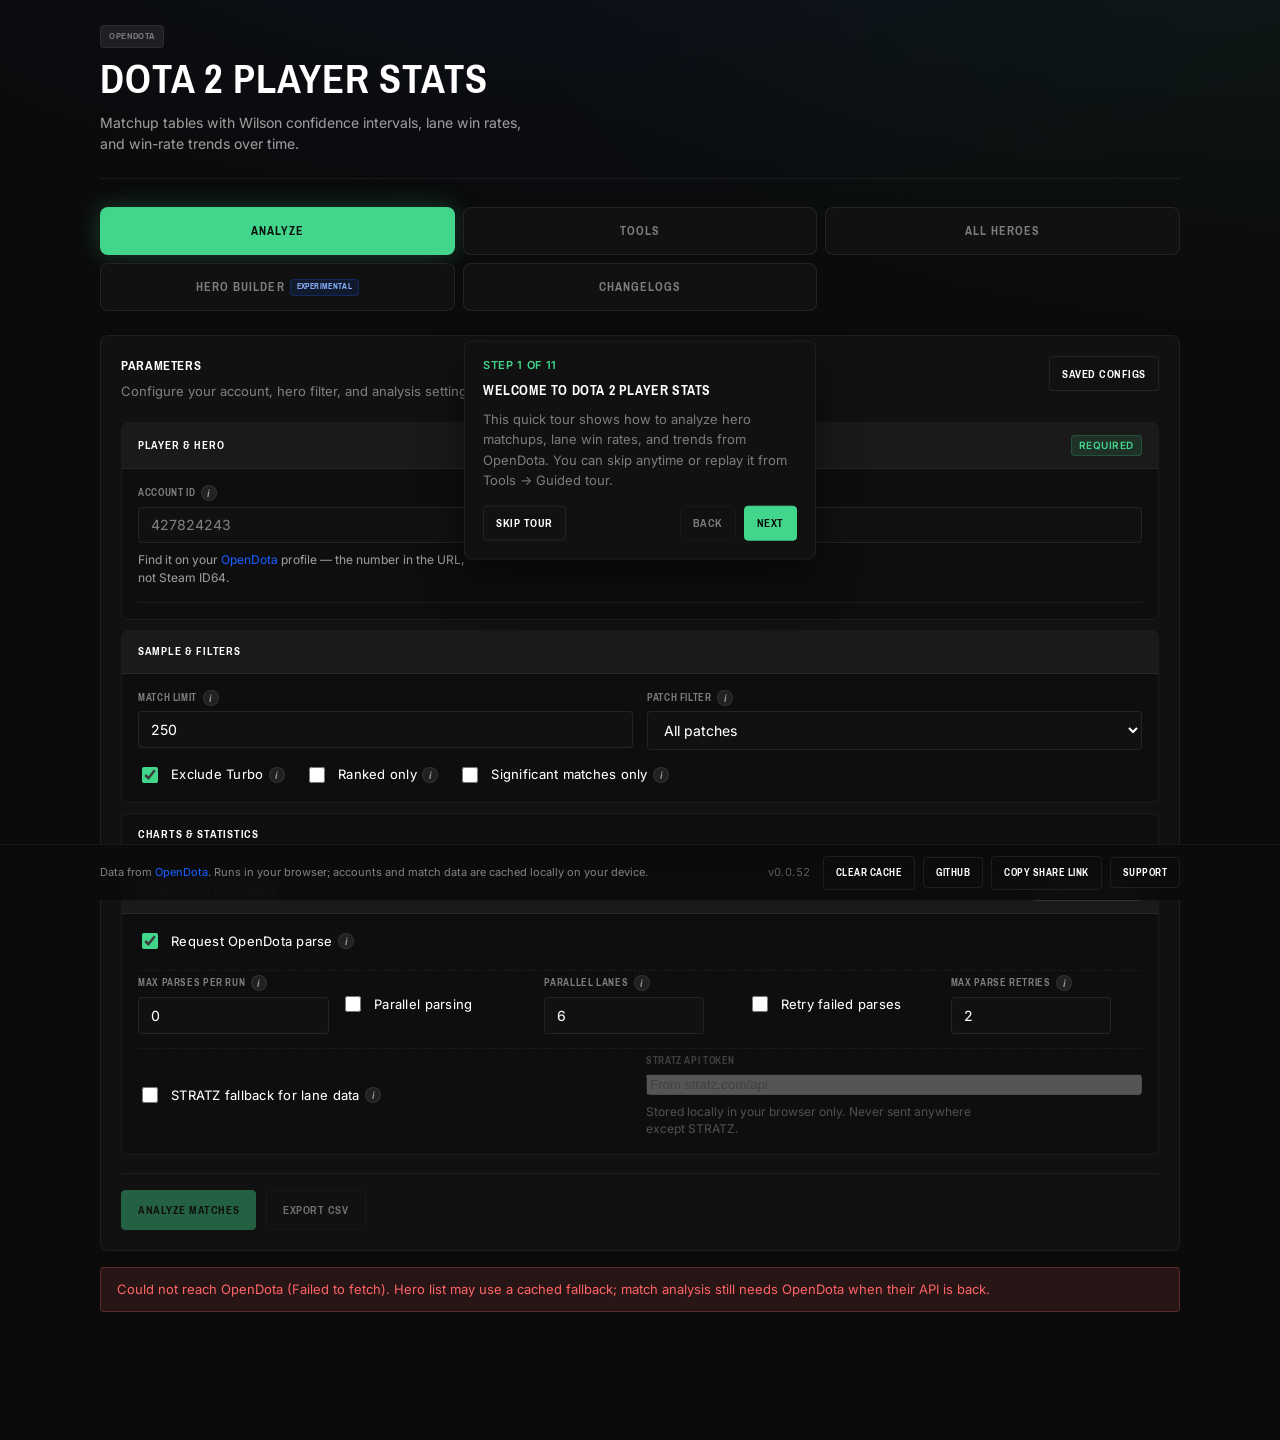
==== commit fd2df8bb: "Add Spirit Bear skills, live tower TTK math, and VPK building data bundle (v0.0.52). Co-authored-by:" ====
--- a/index.html
+++ b/index.html
@@ -794,6 +794,17 @@
               <div class="builder-talent-tiers" id="builder-talent-tiers"></div>
               <div class="builder-upgrade-grants hidden" id="builder-upgrade-grants"></div>
               <p class="builder-hero-note hidden" id="builder-hero-note"></p>
+              <div class="builder-bear-panel hidden" id="builder-bear-group">
+                <div class="builder-bear-panel__head">
+                  <img id="builder-bear-icon" class="builder-bear-panel__icon" alt="Spirit Bear" width="40" height="40" loading="lazy" />
+                  <div>
+                    <span class="builder-slot-label">Spirit Bear</span>
+                    <p class="builder-bear-panel__desc">Mirrors your skill order at the same levels. Equip the bear's items below.</p>
+                  </div>
+                </div>
+                <div class="builder-bear-skills" id="builder-bear-skills" aria-label="Spirit Bear skills"></div>
+                <div class="builder-item-slots" id="builder-bear-slots"></div>
+              </div>
               <div class="builder-skill-actions">
                 <button type="button" id="builder-undo-btn" class="btn btn--outline btn--sm">Undo last pick</button>
                 <button type="button" id="builder-reset-skills-btn" class="btn btn--outline btn--sm">Reset skills</button>
@@ -834,10 +845,6 @@
                   <span class="builder-slot-label">Neutral</span>
                   <div class="builder-item-slots builder-item-slots--single" id="builder-neutral-slot"></div>
                 </div>
-                <div class="builder-slot-group hidden" id="builder-bear-group">
-                  <span class="builder-slot-label">Spirit Bear inventory</span>
-                  <div class="builder-item-slots" id="builder-bear-slots"></div>
-                </div>
                 <div class="builder-slot-group">
                   <span class="builder-slot-label">Backpack (no stat bonus)</span>
                   <div class="builder-item-slots" id="builder-backpack-slots"></div>
@@ -858,6 +865,25 @@
                   <p class="section-desc">From base hero stats + skill build + equipped items, at your build's current level. Only simple “+N attribute” talents feed these numbers — other talent effects show in the skill build but aren't simulated.</p>
                 </div>
                 <div class="summary-grid" id="builder-stats-grid"></div>
+                <div class="builder-tower-panel hidden" id="builder-tower-panel">
+                  <div class="builder-tower-panel__head">
+                    <h4 class="builder-tower-panel__title">Tower damage (auto-attacks)</h4>
+                    <p class="builder-tower-panel__desc" id="builder-tower-desc"></p>
+                  </div>
+                  <div class="builder-tower-table-wrap">
+                    <table class="builder-tower-table" id="builder-tower-table">
+                      <thead>
+                        <tr>
+                          <th>Structure</th>
+                          <th>Hero</th>
+                          <th id="builder-tower-bear-col" class="hidden">Bear</th>
+                          <th id="builder-tower-combined-col" class="hidden">Combined</th>
+                        </tr>
+                      </thead>
+                      <tbody id="builder-tower-body"></tbody>
+                    </table>
+                  </div>
+                </div>
               </article>
             </div>
           </div>
--- a/css/builder.css
+++ b/css/builder.css
@@ -800,3 +800,169 @@
 .builder-timeline-modal__panel {
   max-width: 24rem;
 }
+
+.builder-bear-panel {
+  margin: 0.85rem 0 0.5rem;
+  padding: 0.75rem;
+  border: 1px solid rgba(197, 154, 47, 0.35);
+  border-radius: var(--radius-md);
+  background: rgba(197, 154, 47, 0.06);
+}
+
+.builder-bear-panel__head {
+  display: flex;
+  align-items: flex-start;
+  gap: 0.65rem;
+  margin-bottom: 0.55rem;
+}
+
+.builder-bear-panel__icon {
+  width: 40px;
+  height: 40px;
+  border-radius: var(--radius-sm);
+  border: 1px solid var(--border);
+  background: var(--popover);
+  flex-shrink: 0;
+}
+
+.builder-bear-panel__desc {
+  margin: 0.25rem 0 0;
+  font-size: 0.75rem;
+  color: var(--muted-foreground);
+  line-height: 1.45;
+}
+
+.builder-bear-skills {
+  display: flex;
+  flex-direction: column;
+  gap: 0.45rem;
+  margin-bottom: 0.55rem;
+}
+
+.builder-bear-skill {
+  display: flex;
+  align-items: center;
+  gap: 0.5rem;
+  padding: 0.35rem 0.45rem;
+  border-radius: var(--radius-sm);
+  background: rgba(0, 0, 0, 0.2);
+  border: 1px solid var(--border);
+}
+
+.builder-bear-skill__icon {
+  width: 28px;
+  height: 28px;
+  border-radius: 3px;
+  flex-shrink: 0;
+}
+
+.builder-bear-skill__body {
+  display: flex;
+  flex-wrap: wrap;
+  align-items: center;
+  gap: 0.35rem 0.6rem;
+  min-width: 0;
+}
+
+.builder-bear-skill__name {
+  font-size: 0.75rem;
+  font-weight: 600;
+}
+
+.builder-bear-skill__pips {
+  display: inline-flex;
+  gap: 0.2rem;
+}
+
+.builder-bear-skill__pip {
+  width: 0.45rem;
+  height: 0.45rem;
+  border-radius: 50%;
+  border: 1px solid var(--muted-foreground);
+  opacity: 0.45;
+}
+
+.builder-bear-skill__pip--filled {
+  background: var(--primary);
+  border-color: var(--primary);
+  opacity: 1;
+}
+
+.builder-bear-skill__meta {
+  font-size: 0.6875rem;
+  color: #e8b84a;
+}
+
+.builder-tower-panel {
+  margin-top: 1rem;
+  padding-top: 1rem;
+  border-top: 1px solid var(--border);
+}
+
+.builder-tower-panel__title {
+  margin: 0;
+  font-size: 0.75rem;
+  font-weight: 700;
+  letter-spacing: 0.04em;
+  text-transform: uppercase;
+}
+
+.builder-tower-panel__desc {
+  margin: 0.35rem 0 0.65rem;
+  font-size: 0.7rem;
+  color: var(--muted-foreground);
+  line-height: 1.45;
+}
+
+.builder-tower-table-wrap {
+  overflow-x: auto;
+}
+
+.builder-tower-table {
+  width: 100%;
+  border-collapse: collapse;
+  font-size: 0.75rem;
+}
+
+.builder-tower-table th,
+.builder-tower-table td {
+  padding: 0.45rem 0.5rem;
+  text-align: left;
+  border-bottom: 1px solid var(--border);
+  vertical-align: top;
+}
+
+.builder-tower-table th {
+  font-size: 0.625rem;
+  text-transform: uppercase;
+  letter-spacing: 0.05em;
+  color: var(--muted-foreground);
+}
+
+.builder-tower-label {
+  display: block;
+  font-weight: 600;
+}
+
+.builder-tower-meta {
+  display: block;
+  font-size: 0.6875rem;
+  color: var(--muted-foreground);
+  margin-top: 0.15rem;
+}
+
+.builder-tower-time {
+  display: block;
+  font-weight: 600;
+  font-variant-numeric: tabular-nums;
+}
+
+.builder-tower-time--combined {
+  color: var(--primary);
+}
+
+.builder-tower-dps {
+  display: block;
+  font-size: 0.6875rem;
+  color: var(--muted-foreground);
+}
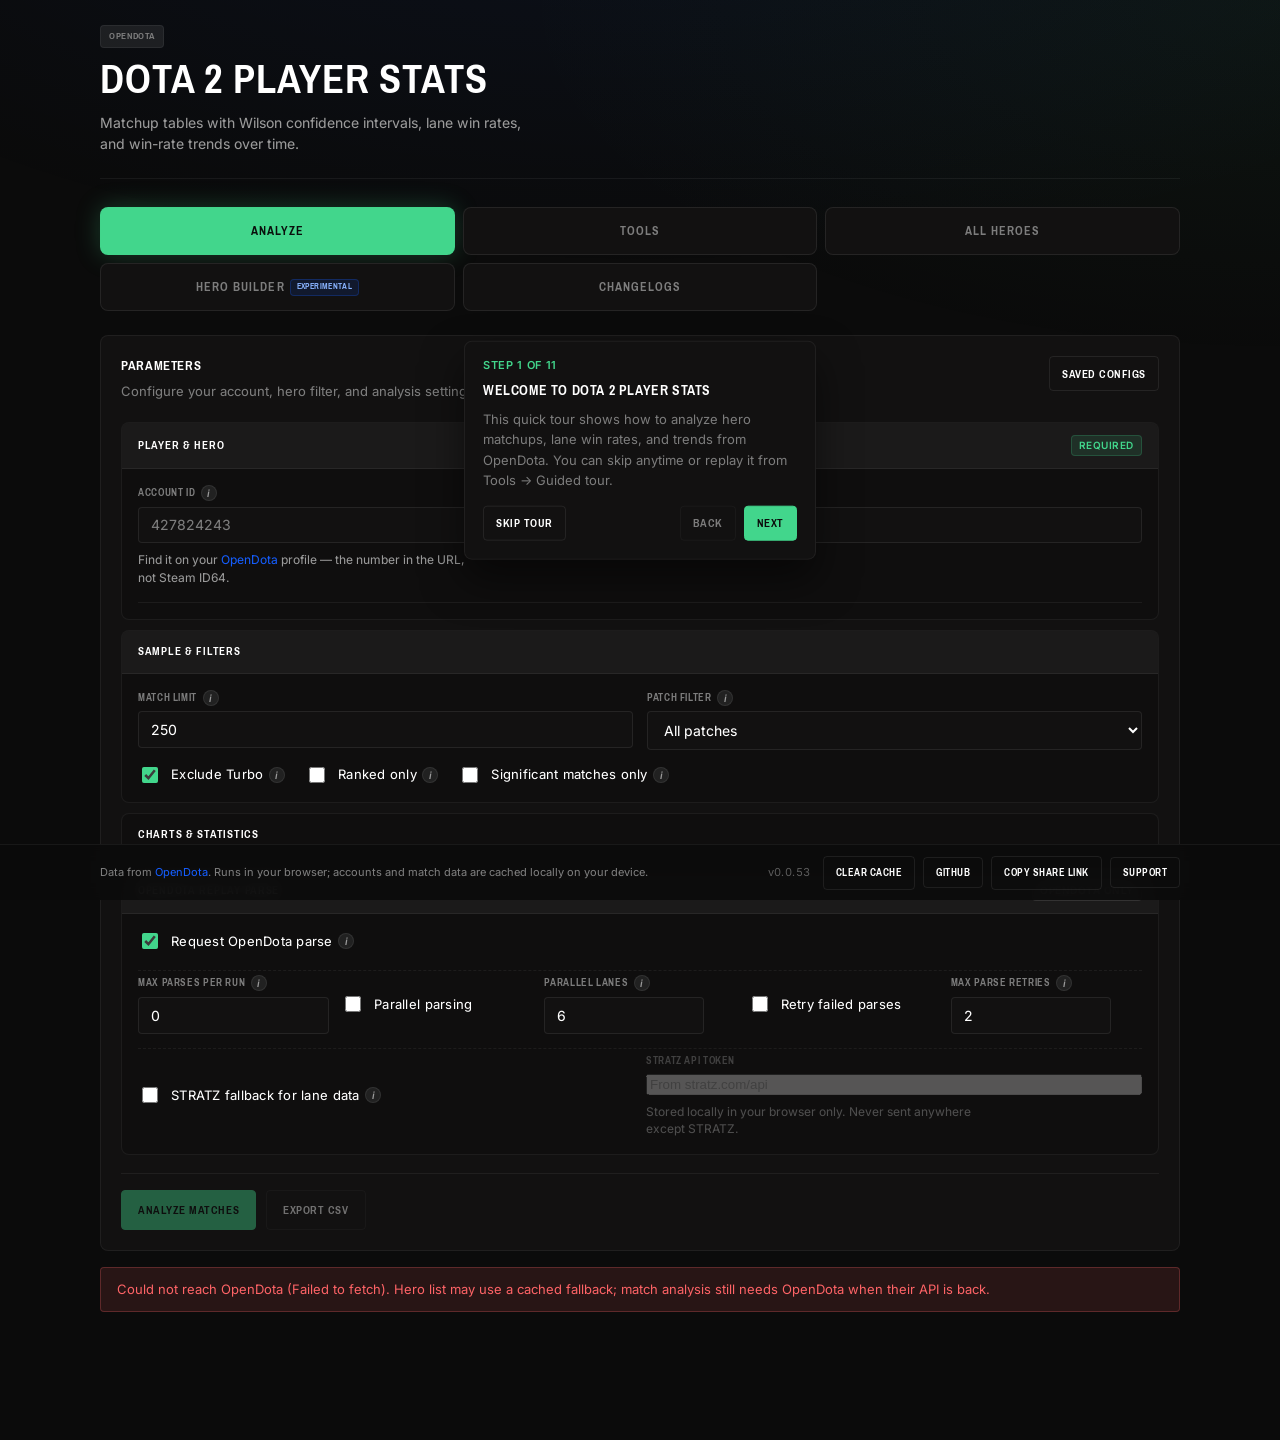
==== commit a3cfc7f3: "Fix Spirit Bear skill tracking and tower DPS reacting to items (v0.0.53). Co-authored-by: Cursor <cu" ====
--- a/index.html
+++ b/index.html
@@ -803,6 +803,7 @@
                   </div>
                 </div>
                 <div class="builder-bear-skills" id="builder-bear-skills" aria-label="Spirit Bear skills"></div>
+                <p class="builder-bear-combat hidden" id="builder-bear-combat"></p>
                 <div class="builder-item-slots" id="builder-bear-slots"></div>
               </div>
               <div class="builder-skill-actions">
--- a/css/builder.css
+++ b/css/builder.css
@@ -893,6 +893,17 @@
   color: #e8b84a;
 }
 
+.builder-bear-skill__meta--muted {
+  color: var(--muted-foreground);
+}
+
+.builder-bear-combat {
+  margin: 0 0 0.55rem;
+  font-size: 0.75rem;
+  color: var(--foreground);
+  font-variant-numeric: tabular-nums;
+}
+
 .builder-tower-panel {
   margin-top: 1rem;
   padding-top: 1rem;
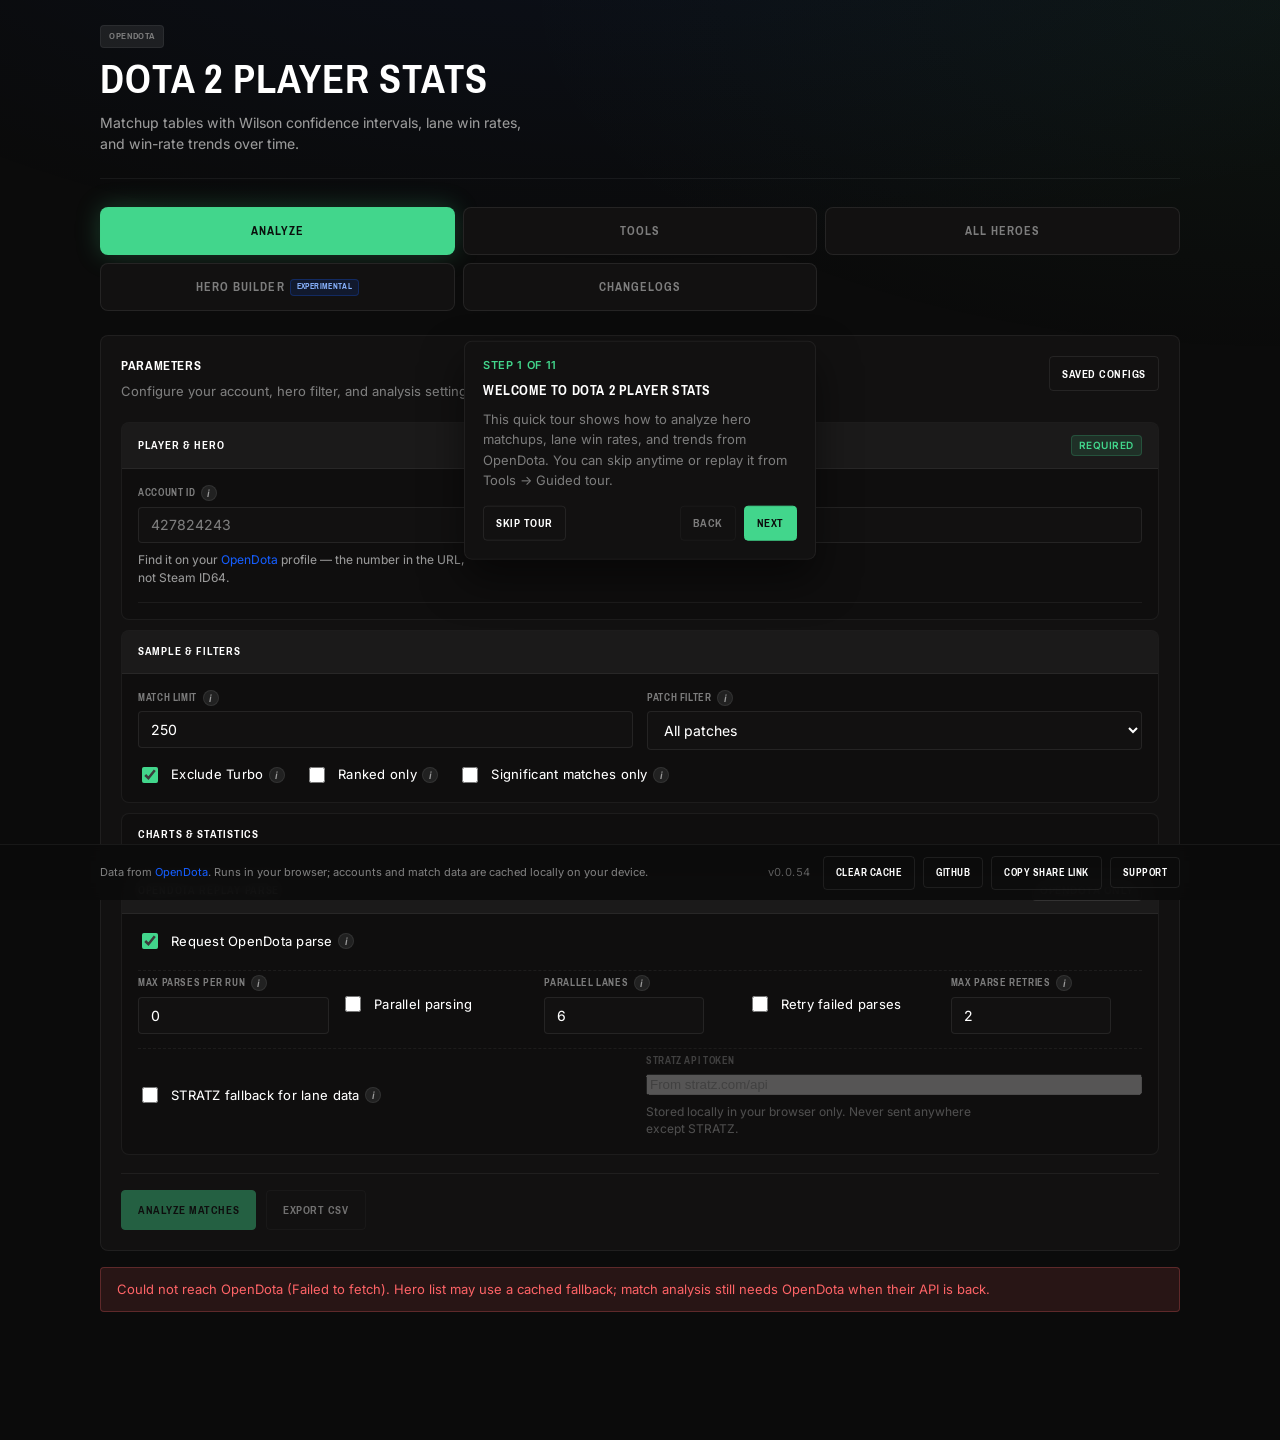
==== commit 08b248f2: "Bundle static game data at deploy to avoid OpenDota 429 blocking load (v0.0.54). Co-authored-by: Cur" ====
--- a/index.html
+++ b/index.html
@@ -5,6 +5,7 @@
   <meta name="viewport" content="width=device-width, initial-scale=1.0, viewport-fit=cover" />
   <title>Dota 2 Player Stats</title>
   <meta name="app-version" content="__VERSION__" />
+  <link rel="icon" href="https://cdn.cloudflare.steamstatic.com/apps/dota2/images/dota_react/global/dota2_logo_symbol.png" type="image/png" />
   <link rel="preconnect" href="https://fonts.googleapis.com" />
   <link rel="preconnect" href="https://fonts.gstatic.com" crossorigin />
   <link href="https://fonts.googleapis.com/css2?family=Inter:opsz,wght@14..32,100..900&family=Pragati+Narrow:wght@700&display=swap" rel="stylesheet" />
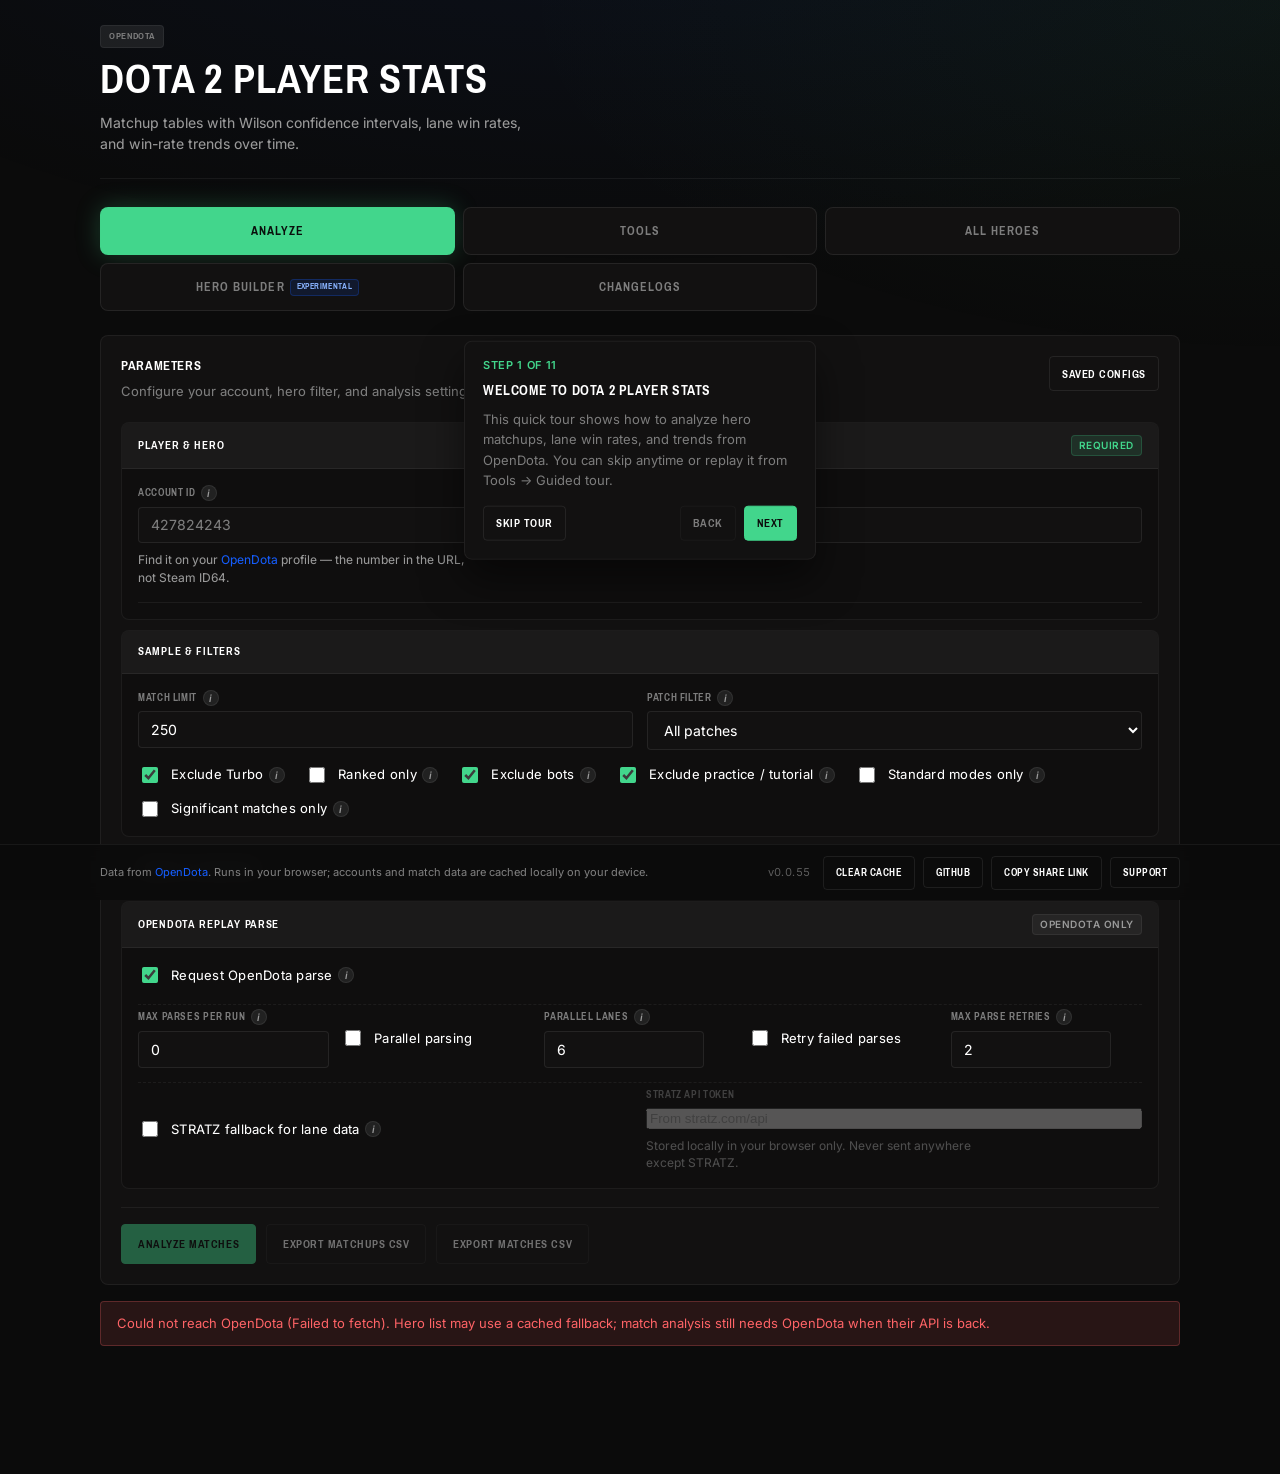
==== commit 5fc0c40b: "Add bot/practice match filters and raw match CSV export (v0.0.55). Co-authored-by: Cursor <cursorage" ====
--- a/index.html
+++ b/index.html
@@ -146,6 +146,39 @@
                 </label>
 
                 <label class="field field--checkbox">
+                  <input type="checkbox" id="exclude-bots" name="excludeBots" checked />
+                  <div class="field__label-row">
+                    <span class="field__label">Exclude bots</span>
+                    <span class="info-tip">
+                      <button type="button" class="info-tip__btn" aria-label="About Exclude bots">i</button>
+                      <span class="info-tip__panel" role="tooltip">Skip co-op vs bots lobbies and matches where most enemy players have no account (likely bots). Strongly recommended so bot games do not skew win rates.</span>
+                    </span>
+                  </div>
+                </label>
+
+                <label class="field field--checkbox">
+                  <input type="checkbox" id="exclude-practice" name="excludePractice" checked />
+                  <div class="field__label-row">
+                    <span class="field__label">Exclude practice / tutorial</span>
+                    <span class="info-tip">
+                      <button type="button" class="info-tip__btn" aria-label="About Exclude practice">i</button>
+                      <span class="info-tip__panel" role="tooltip">Skip practice lobby and tutorial matches so they are not included in analysis.</span>
+                    </span>
+                  </div>
+                </label>
+
+                <label class="field field--checkbox">
+                  <input type="checkbox" id="standard-modes-only" name="standardModesOnly" />
+                  <div class="field__label-row">
+                    <span class="field__label">Standard modes only</span>
+                    <span class="info-tip">
+                      <button type="button" class="info-tip__btn" aria-label="About Standard modes only">i</button>
+                      <span class="info-tip__panel" role="tooltip">Keep All Pick, Captains Mode, Random/Single Draft, All Random, and All Draft. Drops Ability Draft, ARDM, 1v1 Mid, and other niche modes (Turbo still controlled separately).</span>
+                    </span>
+                  </div>
+                </label>
+
+                <label class="field field--checkbox">
                   <input type="checkbox" id="significant-only" name="significant" />
                   <div class="field__label-row">
                     <span class="field__label">Significant matches only</span>
@@ -289,7 +322,8 @@
 
           <div class="form-actions">
             <button type="submit" id="fetch-btn" class="btn btn--primary" disabled>Analyze matches</button>
-            <button type="button" id="export-btn" class="btn btn--outline" disabled>Export CSV</button>
+            <button type="button" id="export-btn" class="btn btn--outline" disabled>Export matchups CSV</button>
+            <button type="button" id="export-matches-btn" class="btn btn--outline" disabled>Export matches CSV</button>
           </div>
         </form>
 
@@ -501,6 +535,21 @@
                 <label class="field field--checkbox">
                   <input type="checkbox" id="tool-ranked-only" />
                   <span class="field__label">Ranked only</span>
+                </label>
+
+                <label class="field field--checkbox">
+                  <input type="checkbox" id="tool-exclude-bots" checked />
+                  <span class="field__label">Exclude bots</span>
+                </label>
+
+                <label class="field field--checkbox">
+                  <input type="checkbox" id="tool-exclude-practice" checked />
+                  <span class="field__label">Exclude practice / tutorial</span>
+                </label>
+
+                <label class="field field--checkbox">
+                  <input type="checkbox" id="tool-standard-modes-only" />
+                  <span class="field__label">Standard modes only</span>
                 </label>
 
                 <label class="field field--checkbox">
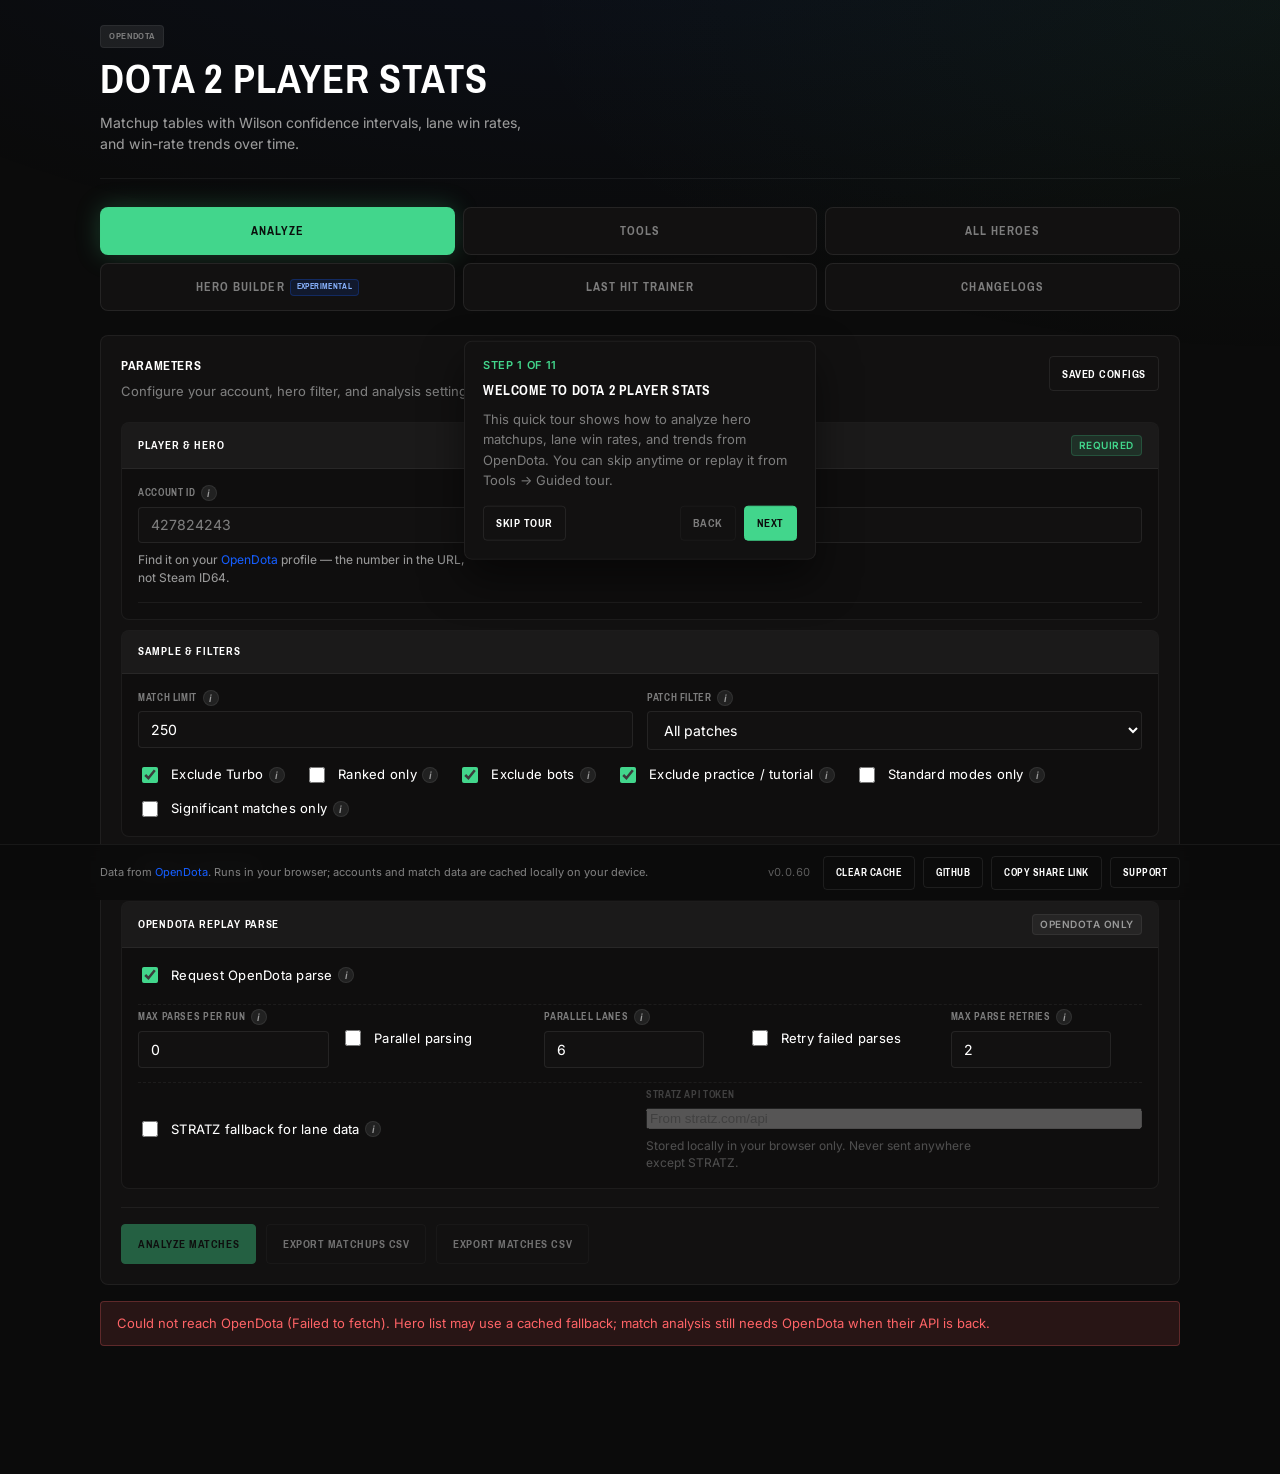
==== commit 67447cb7: "Add browser last hit trainer (v0.0.60). New Last Hit Trainer tab: a playable lane where two creep wa" ====
--- a/index.html
+++ b/index.html
@@ -13,6 +13,7 @@
   <link rel="stylesheet" href="css/changelog.css?v=__VERSION__" />
   <link rel="stylesheet" href="css/onboarding.css?v=__VERSION__" />
   <link rel="stylesheet" href="css/builder.css?v=__VERSION__" />
+  <link rel="stylesheet" href="css/lasthit.css?v=__VERSION__" />
   <script src="https://cdn.jsdelivr.net/npm/chart.js@4.4.4/dist/chart.umd.min.js" defer></script>
   <script type="module" src="js/app.js?v=__VERSION__"></script>
 </head>
@@ -33,6 +34,7 @@
       <button type="button" class="main-tabs__tab" role="tab" aria-selected="false" data-tab="tools">Tools</button>
       <button type="button" class="main-tabs__tab" role="tab" aria-selected="false" data-tab="all-heroes">All Heroes</button>
       <button type="button" class="main-tabs__tab" role="tab" aria-selected="false" data-tab="builder">Hero Builder <span class="feature-badge">Experimental</span></button>
+      <button type="button" class="main-tabs__tab" role="tab" aria-selected="false" data-tab="lasthit">Last Hit Trainer</button>
       <button type="button" class="main-tabs__tab" role="tab" aria-selected="false" data-tab="changelogs">Changelogs</button>
     </nav>
 
@@ -1004,6 +1006,77 @@
             </div>
           </div>
         </div>
+      </section>
+
+      <section data-tab-panel="lasthit" class="tab-panel hidden" hidden>
+        <section class="card lasthit-panel">
+          <div class="section-head">
+            <h2 class="section-title">Last Hit Trainer</h2>
+            <p class="section-desc">Last hitting and denying practice in the browser. Anti-Mage at level 1 with no items, three melee and one ranged creep per wave, on a real 30-second cadence. Creep, tower and hero numbers come from live Dota game files.</p>
+          </div>
+
+          <div class="lasthit-toolbar">
+            <div class="lasthit-modes" role="radiogroup" aria-label="Session mode">
+              <label class="lasthit-mode">
+                <input type="radio" name="lasthit-mode" value="drill" checked />
+                <span>Drill · 10 waves</span>
+              </label>
+              <label class="lasthit-mode">
+                <input type="radio" name="lasthit-mode" value="endless" />
+                <span>Endless</span>
+              </label>
+            </div>
+            <button type="button" id="lasthit-start" class="btn btn--primary">Start</button>
+            <button type="button" id="lasthit-stop" class="btn btn--outline" disabled>End run</button>
+            <span class="lasthit-toolbar__spacer"></span>
+            <span class="lasthit-source" id="lasthit-source"></span>
+          </div>
+
+          <div class="lasthit-stage">
+            <canvas id="lasthit-canvas" class="lasthit-canvas"></canvas>
+
+            <div class="lasthit-hud">
+              <div class="lasthit-hud__item">
+                <span class="lasthit-hud__value" id="lasthit-time">0:00</span>
+                <span class="lasthit-hud__label">Time</span>
+              </div>
+              <div class="lasthit-hud__item">
+                <span class="lasthit-hud__value" id="lasthit-wave">0 / 10</span>
+                <span class="lasthit-hud__label">Wave</span>
+              </div>
+              <div class="lasthit-hud__item lasthit-hud__item--lh">
+                <span class="lasthit-hud__value" id="lasthit-lh">0 / 0</span>
+                <span class="lasthit-hud__label">Last hits</span>
+              </div>
+              <div class="lasthit-hud__item lasthit-hud__item--deny">
+                <span class="lasthit-hud__value" id="lasthit-deny">0 / 0</span>
+                <span class="lasthit-hud__label">Denies</span>
+              </div>
+            </div>
+
+            <div class="lasthit-attack-move" id="lasthit-attack-move" hidden>Attack-move armed — left-click a target</div>
+
+            <div class="lasthit-overlay" id="lasthit-overlay" hidden>
+              <div class="lasthit-overlay__body" id="lasthit-overlay-body"></div>
+            </div>
+          </div>
+
+          <div class="section-head">
+            <h3 class="section-title section-title--inline">Your progress</h3>
+            <p class="section-desc">Drill runs are saved in this browser only. Endless runs are logged but left off the chart, since their length varies.</p>
+          </div>
+
+          <div class="lasthit-best" id="lasthit-best"></div>
+
+          <div class="lasthit-history-chart-wrap">
+            <canvas id="lasthit-history-chart" hidden></canvas>
+            <p class="section-desc" id="lasthit-history-empty">Finish a drill to start charting your accuracy over time.</p>
+          </div>
+
+          <div>
+            <button type="button" id="lasthit-clear-history" class="btn btn--outline">Clear run history</button>
+          </div>
+        </section>
       </section>
 
       <section data-tab-panel="changelogs" class="tab-panel hidden" hidden>
--- a/css/lasthit.css
+++ b/css/lasthit.css
@@ -0,0 +1,314 @@
+/* Last Hit Trainer tab */
+
+.lasthit-panel {
+  display: flex;
+  flex-direction: column;
+  gap: 1.25rem;
+}
+
+.lasthit-toolbar {
+  display: flex;
+  flex-wrap: wrap;
+  align-items: center;
+  gap: 1rem;
+  padding-bottom: 0.25rem;
+}
+
+.lasthit-modes {
+  display: flex;
+  gap: 0.5rem;
+}
+
+.lasthit-mode {
+  position: relative;
+  display: inline-flex;
+}
+
+.lasthit-mode input {
+  position: absolute;
+  opacity: 0;
+  pointer-events: none;
+}
+
+.lasthit-mode span {
+  display: inline-flex;
+  align-items: center;
+  padding: 0.4rem 0.85rem;
+  border: 1px solid var(--border-input);
+  border-radius: var(--radius-sm);
+  background: transparent;
+  color: var(--muted-foreground);
+  font-size: 0.8125rem;
+  cursor: pointer;
+  transition:
+    color var(--motion-fast) ease,
+    background var(--motion-fast) ease,
+    border-color var(--motion-fast) ease;
+}
+
+.lasthit-mode span:hover {
+  background: var(--hover);
+  color: var(--foreground);
+}
+
+.lasthit-mode input:checked + span {
+  border-color: rgba(66, 214, 140, 0.5);
+  background: var(--primary-dim);
+  color: var(--primary);
+}
+
+.lasthit-mode input:focus-visible + span {
+  outline: 2px solid var(--accent);
+  outline-offset: 2px;
+}
+
+.lasthit-toolbar__spacer {
+  flex: 1 1 auto;
+}
+
+.lasthit-source {
+  color: var(--tertiary);
+  font-size: 0.75rem;
+}
+
+/* --- Stage ---------------------------------------------------------------- */
+
+.lasthit-stage {
+  position: relative;
+  border: 1px solid var(--border);
+  border-radius: var(--radius-md);
+  overflow: hidden;
+  background: #101512;
+}
+
+.lasthit-canvas {
+  display: block;
+  width: 100%;
+  height: clamp(320px, 46vh, 560px);
+  cursor: default;
+  touch-action: none;
+}
+
+.lasthit-canvas--attack-move {
+  cursor: crosshair;
+}
+
+.lasthit-hud {
+  position: absolute;
+  inset: 0.75rem 0.75rem auto 0.75rem;
+  display: flex;
+  flex-wrap: wrap;
+  gap: 0.5rem;
+  pointer-events: none;
+}
+
+.lasthit-hud__item {
+  display: flex;
+  flex-direction: column;
+  gap: 0.1rem;
+  min-width: 84px;
+  padding: 0.4rem 0.65rem;
+  border-radius: var(--radius-sm);
+  background: rgba(10, 12, 11, 0.78);
+  border: 1px solid var(--border);
+}
+
+.lasthit-hud__value {
+  font-family: var(--font-display);
+  font-size: 1.1rem;
+  line-height: 1.1;
+  color: var(--foreground);
+}
+
+.lasthit-hud__label {
+  font-size: 0.65rem;
+  letter-spacing: 0.06em;
+  text-transform: uppercase;
+  color: var(--muted-foreground);
+}
+
+.lasthit-hud__item--lh .lasthit-hud__value {
+  color: var(--primary);
+}
+
+.lasthit-hud__item--deny .lasthit-hud__value {
+  color: var(--destructive);
+}
+
+.lasthit-attack-move {
+  position: absolute;
+  left: 50%;
+  bottom: 0.85rem;
+  transform: translateX(-50%);
+  padding: 0.3rem 0.7rem;
+  border-radius: var(--radius-sm);
+  background: var(--accent-dim);
+  border: 1px solid rgba(21, 93, 252, 0.45);
+  color: #8fb4ff;
+  font-size: 0.75rem;
+  letter-spacing: 0.06em;
+  text-transform: uppercase;
+  pointer-events: none;
+}
+
+/* --- Overlay -------------------------------------------------------------- */
+
+.lasthit-overlay {
+  position: absolute;
+  inset: 0;
+  display: flex;
+  align-items: center;
+  justify-content: center;
+  padding: 1rem;
+  background: rgba(8, 10, 9, 0.86);
+  backdrop-filter: blur(3px);
+}
+
+.lasthit-overlay[hidden] {
+  display: none;
+}
+
+.lasthit-overlay__body {
+  width: min(520px, 100%);
+  max-height: 100%;
+  overflow-y: auto;
+  text-align: center;
+}
+
+.lasthit-overlay__title {
+  margin: 0 0 0.5rem;
+  font-family: var(--font-display);
+  font-size: 1.35rem;
+  color: var(--foreground);
+}
+
+.lasthit-overlay__note {
+  margin: 0.5rem 0 0;
+  color: var(--tertiary);
+  font-size: 0.8125rem;
+}
+
+.lasthit-overlay__score {
+  display: flex;
+  justify-content: center;
+  gap: 2rem;
+  margin-top: 0.75rem;
+}
+
+.lasthit-keys {
+  display: inline-block;
+  margin: 0.9rem 0 0;
+  padding: 0;
+  list-style: none;
+  text-align: left;
+  color: var(--tertiary);
+  font-size: 0.8125rem;
+}
+
+.lasthit-keys li + li {
+  margin-top: 0.3rem;
+}
+
+.lasthit-keys kbd {
+  display: inline-block;
+  min-width: 1.4rem;
+  padding: 0.05rem 0.35rem;
+  border: 1px solid var(--border-input);
+  border-radius: var(--radius-sm);
+  background: var(--hover-strong);
+  color: var(--foreground);
+  font-family: var(--font-sans);
+  font-size: 0.75rem;
+  text-align: center;
+}
+
+.lasthit-overlay__waves {
+  margin-top: 1rem;
+  max-height: 190px;
+  overflow-y: auto;
+}
+
+.lasthit-wave-table {
+  width: 100%;
+  border-collapse: collapse;
+  font-size: 0.78rem;
+}
+
+.lasthit-wave-table th,
+.lasthit-wave-table td {
+  padding: 0.28rem 0.5rem;
+  text-align: right;
+  border-bottom: 1px solid var(--border);
+}
+
+.lasthit-wave-table th:first-child,
+.lasthit-wave-table td:first-child {
+  text-align: left;
+  color: var(--muted-foreground);
+}
+
+.lasthit-wave-table th {
+  color: var(--muted-foreground);
+  font-weight: var(--weight-body);
+  text-transform: uppercase;
+  letter-spacing: 0.05em;
+  font-size: 0.68rem;
+}
+
+/* --- Stats + history ------------------------------------------------------ */
+
+.lasthit-stat {
+  display: flex;
+  flex-direction: column;
+  gap: 0.15rem;
+}
+
+.lasthit-stat__value {
+  font-family: var(--font-display);
+  font-size: 1.5rem;
+  line-height: 1.05;
+  color: var(--foreground);
+}
+
+.lasthit-stat__label {
+  font-size: 0.72rem;
+  letter-spacing: 0.05em;
+  text-transform: uppercase;
+  color: var(--muted-foreground);
+}
+
+.lasthit-best {
+  display: flex;
+  flex-wrap: wrap;
+  gap: 1.75rem;
+  margin-top: 0.5rem;
+}
+
+.lasthit-history-chart-wrap {
+  position: relative;
+  height: 240px;
+  margin-top: 0.75rem;
+}
+
+.lasthit-history-chart-wrap canvas[hidden] {
+  display: none;
+}
+
+@media (max-width: 640px) {
+  .lasthit-toolbar {
+    gap: 0.6rem;
+  }
+
+  .lasthit-toolbar__spacer {
+    display: none;
+  }
+
+  .lasthit-hud__item {
+    min-width: 68px;
+    padding: 0.3rem 0.5rem;
+  }
+
+  .lasthit-overlay__score {
+    gap: 1.25rem;
+  }
+}
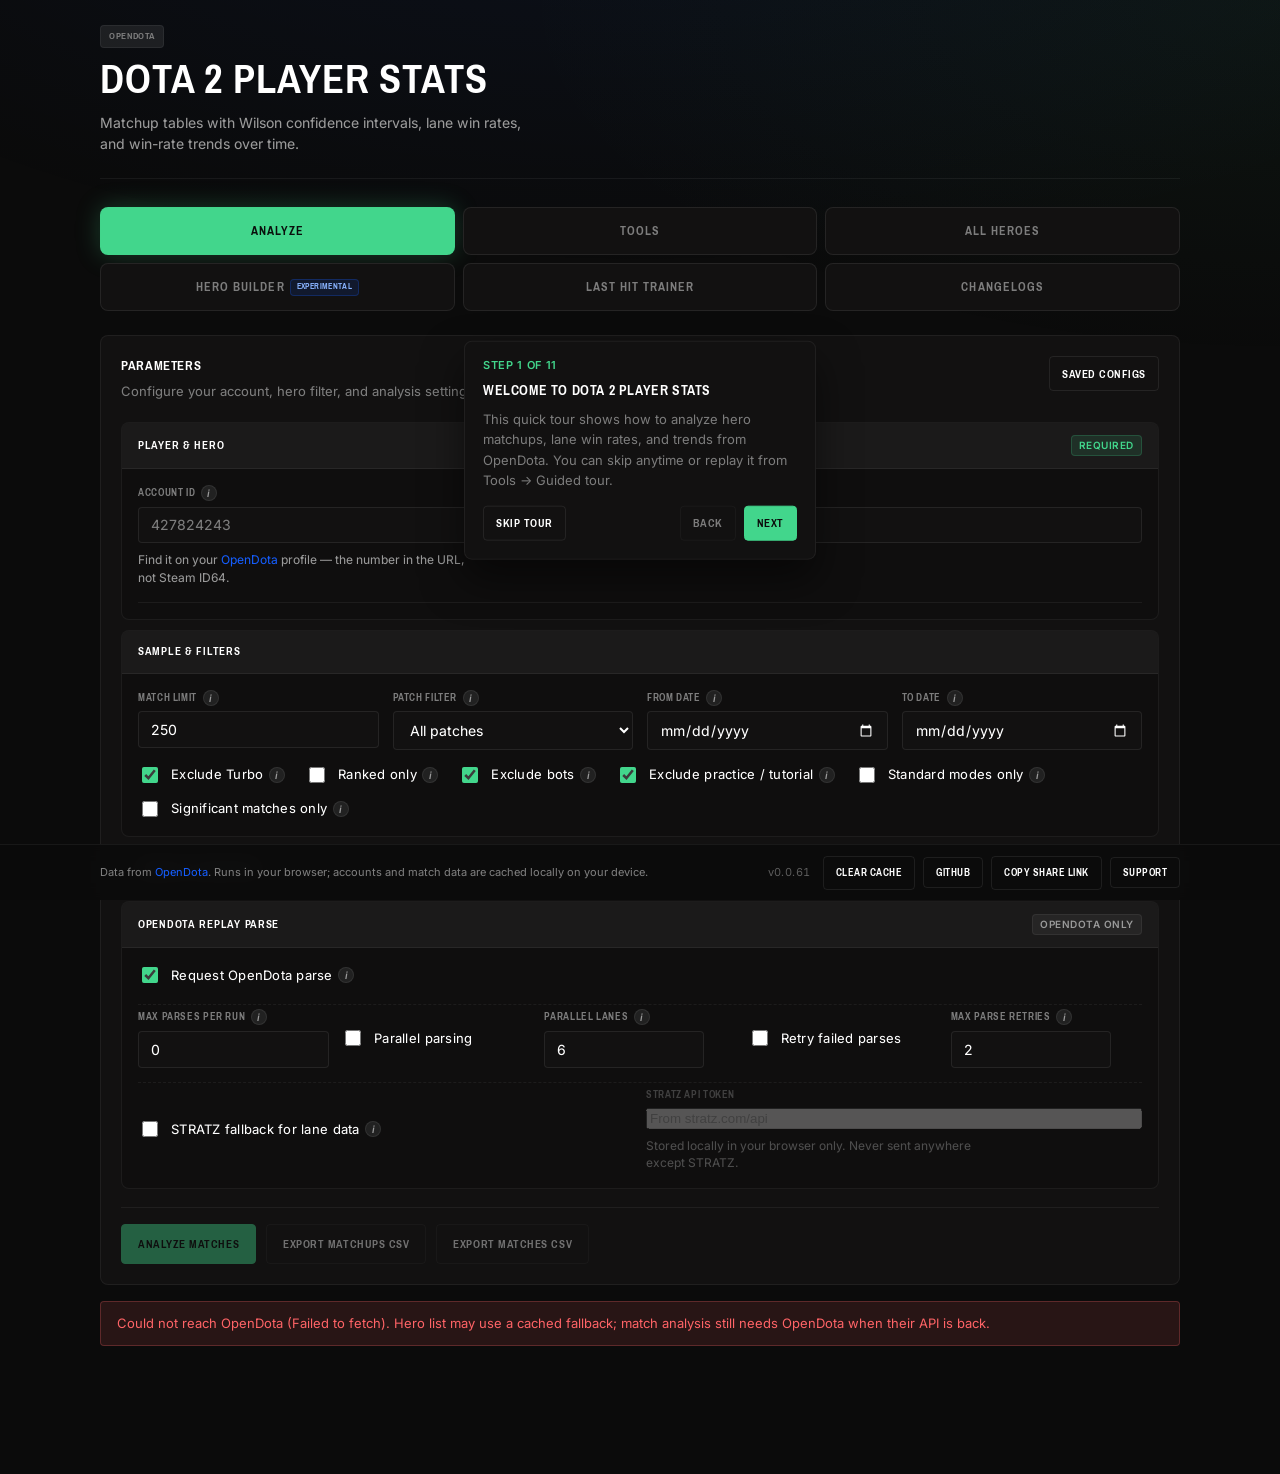
==== commit 1c7ee26f: "Add date filtering to the analysis and matchup table (v0.0.61). Requested in #15.  - New From date /" ====
--- a/index.html
+++ b/index.html
@@ -122,6 +122,28 @@
                     <option value="">All patches</option>
                   </select>
                 </label>
+
+                <label class="field">
+                  <div class="field__label-row">
+                    <span class="field__label">From date</span>
+                    <span class="info-tip">
+                      <button type="button" class="info-tip__btn" aria-label="About From date">i</button>
+                      <span class="info-tip__panel" role="tooltip">Only analyze matches played on or after this day. Leave blank for no start date. Match limit still applies, newest matches first.</span>
+                    </span>
+                  </div>
+                  <input type="date" id="date-from" name="dateFrom" />
+                </label>
+
+                <label class="field">
+                  <div class="field__label-row">
+                    <span class="field__label">To date</span>
+                    <span class="info-tip">
+                      <button type="button" class="info-tip__btn" aria-label="About To date">i</button>
+                      <span class="info-tip__panel" role="tooltip">Only analyze matches played on or before this day. Leave blank to include your latest games.</span>
+                    </span>
+                  </div>
+                  <input type="date" id="date-to" name="dateTo" />
+                </label>
               </div>
 
               <div class="config-section__checks">
@@ -365,11 +387,15 @@
         <article class="card card--highlight lane-vs-game-panel motion-rise">
           <div class="section-head">
             <h2 class="section-title">Lane win % vs game win %</h2>
-            <p class="section-desc">Lane outcome uses gold at 10 minutes vs your lane opponent on parsed replays. See whether winning lane translates into winning the game.</p>
+            <p class="section-desc">Lane outcome uses gold at 10 minutes vs your lane opponent on parsed replays. See whether winning lane translates into winning the game. Drag across the chart, or click two points, to filter enemy matchups to that period.</p>
           </div>
           <div id="lane-vs-game-stats" class="compare-grid"></div>
-          <div class="chart-wrap chart-wrap--mini">
+          <div class="chart-wrap chart-wrap--mini chart-wrap--selectable">
             <canvas id="lane-vs-game-chart"></canvas>
+          </div>
+          <div class="chart-selection hidden" data-chart-selection>
+            <span class="chart-selection__text" data-chart-selection-text></span>
+            <button type="button" class="btn btn--outline btn--sm" data-chart-selection-clear>Clear</button>
           </div>
         </article>
 
@@ -377,10 +403,14 @@
           <article class="card chart-panel motion-rise">
             <div class="section-head section-head--compact">
               <h2 class="section-title">Win rate over time</h2>
-              <p class="section-desc">Rolling win rate by match date. A rising line suggests improvement.</p>
-            </div>
-            <div class="chart-wrap">
+              <p class="section-desc">Rolling win rate by match date. A rising line suggests improvement. Drag across the chart, or click two points, to filter enemy matchups to that period.</p>
+            </div>
+            <div class="chart-wrap chart-wrap--selectable">
               <canvas id="winrate-chart"></canvas>
+            </div>
+            <div class="chart-selection hidden" data-chart-selection>
+              <span class="chart-selection__text" data-chart-selection-text></span>
+              <button type="button" class="btn btn--outline btn--sm" data-chart-selection-clear>Clear</button>
             </div>
           </article>
 
@@ -426,8 +456,8 @@
             <p class="section-desc">Sorted by games played. Wilson CI shows statistically plausible win-rate range. Lane win % is vs that hero in lane only (parsed replays).</p>
           </div>
           <div class="lane-filter-block lane-filter-block--matchup">
-            <p class="lane-filter-block__label">Lane &amp; position filters</p>
-            <p class="lane-filter-block__hint">Adjust filters here — results update instantly after analysis. Positions use Dota roles 1–5 (inferred from lane + LH@10). Enable OpenDota parse for lane data.</p>
+            <p class="lane-filter-block__label">Lane, position &amp; date filters</p>
+            <p class="lane-filter-block__hint">Adjust filters here — results update instantly after analysis. Positions use Dota roles 1–5 (inferred from lane + LH@10). Enable OpenDota parse for lane data. The date range is linked to the chart selection above and only narrows this table.</p>
             <div class="lane-filter-grid">
               <fieldset class="lane-filter-group">
                 <legend class="lane-filter-group__legend">Your position</legend>
@@ -450,6 +480,18 @@
                   <span class="field__label">Enemy position</span>
                   <select id="enemy-role-filter" name="enemyRole"></select>
                 </label>
+              </fieldset>
+              <fieldset class="lane-filter-group">
+                <legend class="lane-filter-group__legend">Date range</legend>
+                <label class="field">
+                  <span class="field__label">From</span>
+                  <input type="date" id="matchup-date-from" name="matchupDateFrom" />
+                </label>
+                <label class="field">
+                  <span class="field__label">To</span>
+                  <input type="date" id="matchup-date-to" name="matchupDateTo" />
+                </label>
+                <button type="button" id="matchup-date-clear" class="btn btn--outline btn--sm lane-filter-group__action" disabled>Clear dates</button>
               </fieldset>
             </div>
           </div>
--- a/css/style.css
+++ b/css/style.css
@@ -521,6 +521,7 @@
 
 input[type="number"],
 input[type="text"],
+input[type="date"],
 select {
   width: 100%;
   padding: 0.55rem 0.75rem;
@@ -540,6 +541,11 @@
   color: var(--muted-foreground);
 }
 
+/* Native date picker and its calendar icon follow the dark theme. */
+input[type="date"] {
+  color-scheme: dark;
+}
+
 input:focus,
 select:focus {
   outline: none;
@@ -1278,6 +1284,34 @@
   height: min(520px, 70vh);
 }
 
+/* Drag (or click two points) to pick a date range; vertical swipes still scroll. */
+.chart-wrap--selectable canvas {
+  cursor: crosshair;
+  touch-action: pan-y;
+  user-select: none;
+  -webkit-user-select: none;
+}
+
+.chart-selection {
+  display: flex;
+  align-items: center;
+  justify-content: space-between;
+  gap: 0.75rem;
+  margin-top: 0.75rem;
+  padding: 0.45rem 0.5rem 0.45rem 0.75rem;
+  border: 1px solid var(--border-input);
+  border-radius: var(--radius-sm);
+  background: var(--hover);
+  font-size: 0.75rem;
+  font-weight: var(--weight-body);
+  color: var(--tertiary);
+  line-height: 1.45;
+}
+
+.chart-selection__text {
+  min-width: 0;
+}
+
 .all-heroes-status {
   margin: 0.75rem 0 0;
   font-size: 0.8125rem;
@@ -1695,6 +1729,15 @@
   letter-spacing: 0.63px;
   text-transform: uppercase;
   color: var(--foreground);
+}
+
+.lane-filter-group__action {
+  align-self: flex-start;
+}
+
+.data-table__empty {
+  text-align: center;
+  color: var(--muted-foreground);
 }
 
 .matchup-filter-note {
@@ -1818,6 +1861,7 @@
 
   input[type="number"],
   input[type="text"],
+  input[type="date"],
   select {
     font-size: 16px;
     min-height: 2.75rem;
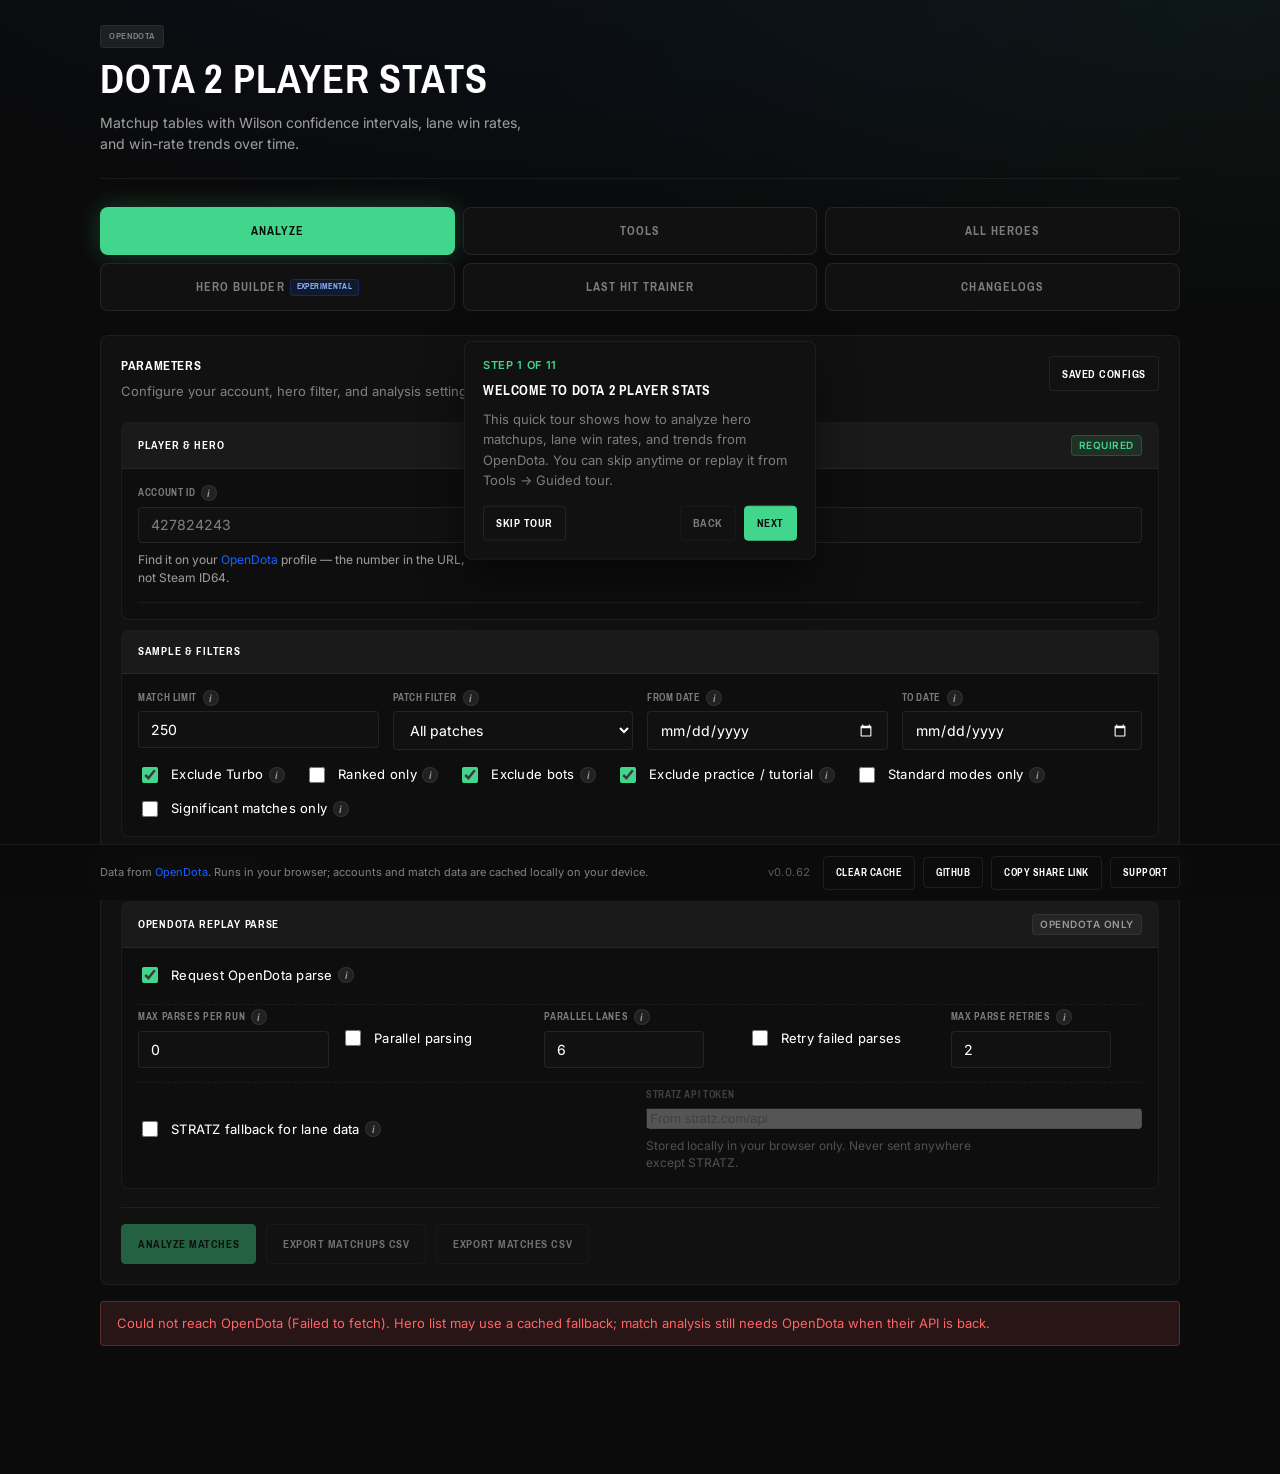
==== commit 76cb9393: "Make the date selection filter every stat, not just matchups (v0.0.62). Feedback on #15: the summary" ====
--- a/index.html
+++ b/index.html
@@ -387,7 +387,7 @@
         <article class="card card--highlight lane-vs-game-panel motion-rise">
           <div class="section-head">
             <h2 class="section-title">Lane win % vs game win %</h2>
-            <p class="section-desc">Lane outcome uses gold at 10 minutes vs your lane opponent on parsed replays. See whether winning lane translates into winning the game. Drag across the chart, or click two points, to filter enemy matchups to that period.</p>
+            <p class="section-desc">Lane outcome uses gold at 10 minutes vs your lane opponent on parsed replays. See whether winning lane translates into winning the game. Drag across the chart, or click two points, to narrow the stats and matchups to that period.</p>
           </div>
           <div id="lane-vs-game-stats" class="compare-grid"></div>
           <div class="chart-wrap chart-wrap--mini chart-wrap--selectable">
@@ -403,7 +403,7 @@
           <article class="card chart-panel motion-rise">
             <div class="section-head section-head--compact">
               <h2 class="section-title">Win rate over time</h2>
-              <p class="section-desc">Rolling win rate by match date. A rising line suggests improvement. Drag across the chart, or click two points, to filter enemy matchups to that period.</p>
+              <p class="section-desc">Rolling win rate by match date. A rising line suggests improvement. Drag across the chart, or click two points, to narrow the stats and matchups to that period.</p>
             </div>
             <div class="chart-wrap chart-wrap--selectable">
               <canvas id="winrate-chart"></canvas>
@@ -457,7 +457,7 @@
           </div>
           <div class="lane-filter-block lane-filter-block--matchup">
             <p class="lane-filter-block__label">Lane, position &amp; date filters</p>
-            <p class="lane-filter-block__hint">Adjust filters here — results update instantly after analysis. Positions use Dota roles 1–5 (inferred from lane + LH@10). Enable OpenDota parse for lane data. The date range is linked to the chart selection above and only narrows this table.</p>
+            <p class="lane-filter-block__hint">Adjust filters here — results update instantly after analysis. Positions use Dota roles 1–5 (inferred from lane + LH@10). Enable OpenDota parse for lane data. The date range is linked to the chart selection above and narrows every stat, like your position does. The win-rate charts keep showing all games so you can move it.</p>
             <div class="lane-filter-grid">
               <fieldset class="lane-filter-group">
                 <legend class="lane-filter-group__legend">Your position</legend>
